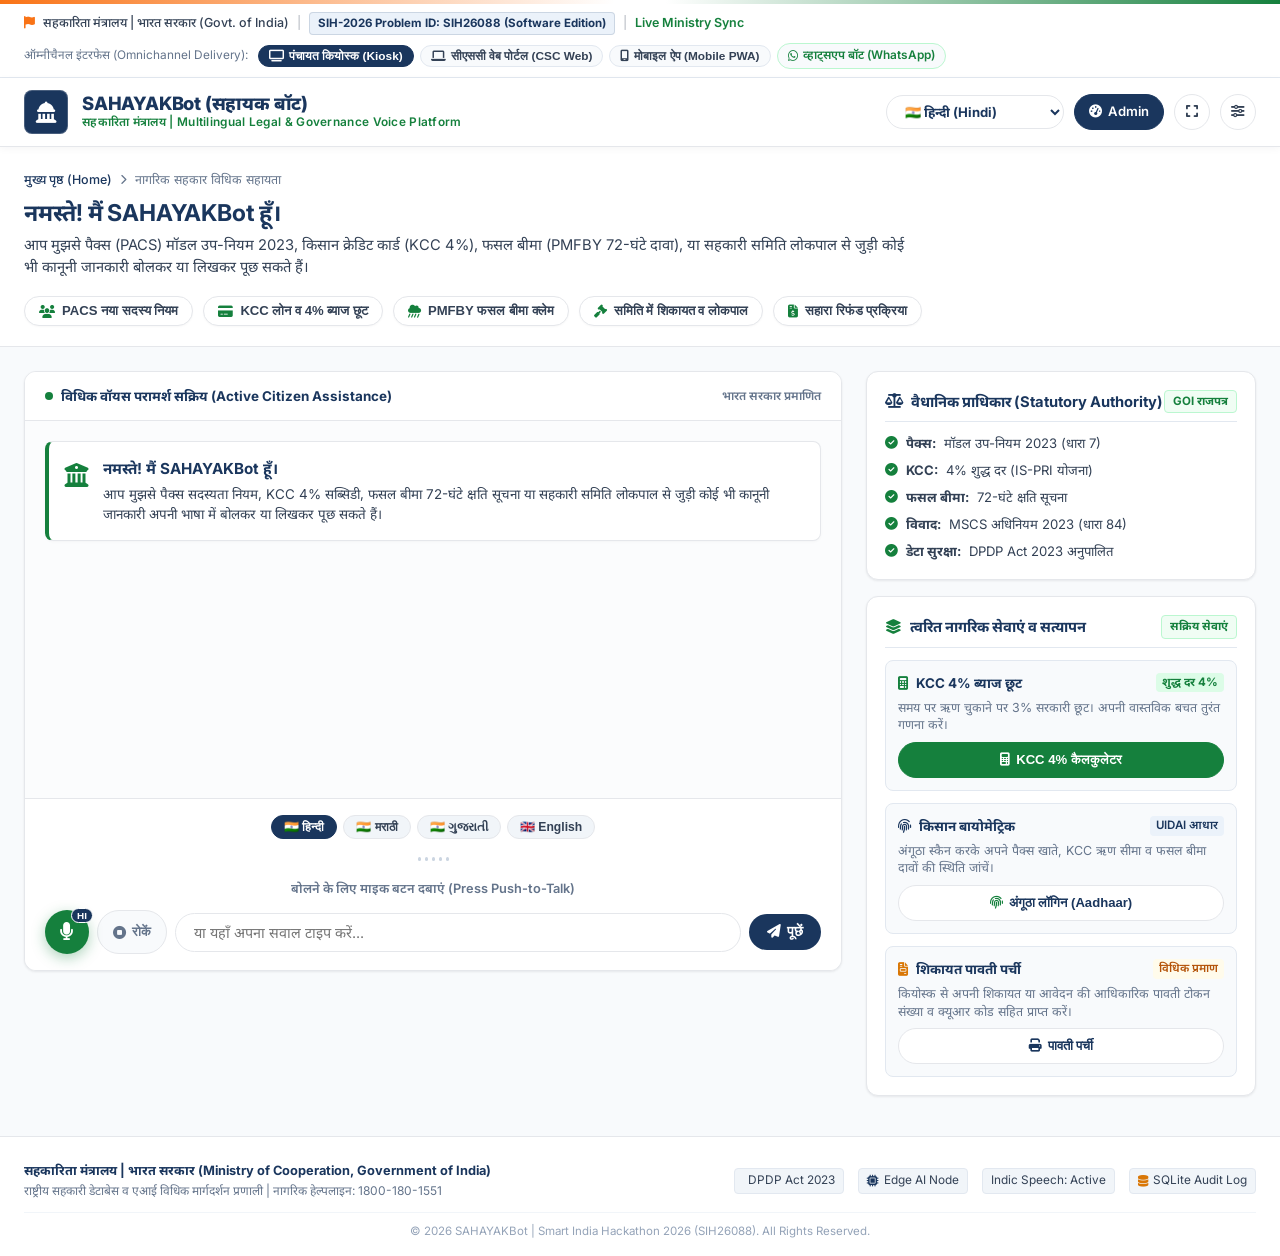
==== public/index.html @ bec52281 "prototype2" ====
<!DOCTYPE html>
<html lang="hi">
<head>
  <meta charset="UTF-8">
  <meta name="viewport" content="width=device-width, initial-scale=1.0">
  <title>सहकार मित्र | AI Cooperative Governance & Legal Platform (SIH26088)</title>
  <link rel="manifest" href="manifest.json">
  <meta name="theme-color" content="#1a365d">
  <meta name="apple-mobile-web-app-capable" content="yes">
  <meta name="apple-mobile-web-app-status-bar-style" content="default">
  
  <!-- Professional Enterprise Typography: Inter & Noto Sans Indic -->
  <link rel="preconnect" href="https://fonts.googleapis.com">
  <link rel="preconnect" href="https://fonts.gstatic.com" crossorigin>
  <link href="https://fonts.googleapis.com/css2?family=Inter:wght@400;500;600;700&family=Noto+Sans+Devanagari:wght@400;500;600;700&family=Noto+Sans+Gujarati:wght@400;500;600;700&display=swap" rel="stylesheet">
  
  <link rel="stylesheet" href="style.css?v=2.9">
  <link rel="stylesheet" href="https://cdnjs.cloudflare.com/ajax/libs/font-awesome/6.4.0/css/all.min.css">
</head>
<body>

  <!-- 1. NATIONAL TRICOLOR TOP ACCENT STRIP -->
  <div class="national-identity-strip"></div>

  <!-- 2. NATIONAL TOP UTILITY BAR (Official Metadata & Omnichannel Switchers) -->
  <div class="national-header-bar" id="viewModeBar">
    <div class="national-header-container">
      
      <div class="nat-left">
        <i class="fa-solid fa-flag" style="color: #f97316;"></i>
        <span>सहकारिता मंत्रालय | भारत सरकार (Govt. of India)</span>
        <span style="opacity: 0.3;">|</span>
        <span class="sih-token" id="i18nProblem">SIH-2026: SIH26088</span>
        <span style="opacity: 0.3;">|</span>
        <span id="i18nStatusSync" style="color: #15803d; font-weight: 600;">
          <i class="fa-solid fa-circle-check"></i> राष्ट्रीय सहकारी डेटाबेस सिंक
        </span>
      </div>

      <div class="nat-modes">
        <span id="i18nModeInfo" style="font-size: 0.74rem; color: #64748b; margin-right: 4px;">मोड:</span>
        <button class="mode-chip active" id="btnModeKiosk" data-mode="kiosk" title="Panchayat Touch Kiosk Display">
          <i class="fa-solid fa-tv"></i> <span id="i18nKioskBtn">कियोस्क</span>
        </button>
        <button class="mode-chip" id="btnModePortal" data-mode="portal" title="CSC & PACS Operator Web Portal">
          <i class="fa-solid fa-laptop"></i> <span id="i18nPortalBtn">सीएससी पोर्टल</span>
        </button>
        <button class="mode-chip" id="btnModeMobile" data-mode="mobile" title="Farmer Smartphone Progressive Web App">
          <i class="fa-solid fa-mobile-screen"></i> <span id="i18nMobileBtn">मोबाइल ऐप</span>
        </button>
        <a href="whatsapp.html" target="_blank" class="mode-chip" id="btnModeWhatsapp" style="color: #15803d; border-color: #bbf7d0;" title="Farmer WhatsApp Voice & Chat Bot">
          <i class="fa-brands fa-whatsapp"></i> <span id="i18nWhatsappBtn">WhatsApp</span>
        </a>
      </div>

    </div>
  </div>

  <!-- Omnichannel Portal Container (Kiosk, CSC Web Portal, Mobile PWA Frame) -->
  <div id="kioskWrapper" class="portal-wrapper">

    <!-- 3. CRISP, PROFESSIONAL STICKY NAVIGATION BAR -->
    <header class="gov-navbar app-header">
      <div class="gov-nav-container">
        
        <!-- Official Brand -->
        <a href="#" class="gov-brand">
          <div class="gov-emblem-seal">
            <i class="fa-solid fa-landmark-dome"></i>
          </div>
          <div class="gov-brand-text">
            <h1 id="i18nBrandTitle">SAHAYAKBot (सहायक बॉट)</h1>
            <p id="i18nBrandSub">सहकारिता मंत्रालय | AI Cooperative Legal & Governance Platform</p>
          </div>
        </a>

        <!-- Header Right: Essential Admin & Language Tools -->
        <div class="gov-nav-tools">
          
          <!-- Modern Language Selector Dropdown -->
          <select id="languageSelect" class="gov-lang-select" title="भाषा चुनें (Select Language)">
            <option value="hi-IN" selected>🇮🇳 हिन्दी (Hindi)</option>
            <option value="en-IN">🇬🇧 English</option>
            <option value="mr-IN">🇮🇳 मराठी (Marathi)</option>
            <option value="gu-IN">🇮🇳 ગુજરાતી (Gujarati)</option>
          </select>

          <a href="admin.html" target="_blank" class="gov-nav-btn primary" id="adminPortalLink" title="Ministry Admin Telemetry Portal">
            <i class="fa-solid fa-gauge-high"></i> <span id="i18nAdminBtn">Admin Portal</span>
          </a>

          <!-- Utility Icons -->
          <span class="fullscreen-badge-active" id="fullscreenActiveBadge">
            <i class="fa-solid fa-expand"></i> KIOSK FULLSCREEN
          </span>

          <button id="toggleFullscreenBtn" class="gov-icon-btn" title="Toggle Fullscreen">
            <i class="fa-solid fa-expand"></i>
          </button>

          <button id="openSettingsBtn" class="gov-icon-btn" title="Settings">
            <i class="fa-solid fa-sliders"></i>
          </button>

        </div>

      </div>
    </header>

    <!-- 4. CLEAN MAIN GREETING SECTION (Official Scale, No Oversized AI Text) -->
    <section class="gov-hero-section">
      <div class="gov-hero-container">
        
        <div class="gov-hero-breadcrumbs">
          <a href="#">मुख्य पृष्ठ (Home)</a>
          <i class="fa-solid fa-chevron-right" style="font-size: 0.65rem;"></i>
          <span>नागरिक सहकार विधिक सहायता</span>
        </div>

        <h2 class="gov-hero-heading" id="i18nWelcomeTitle">
          सहकारी समितियाँ (PACS) एवं किसान विधिक व शासन परामर्श
        </h2>

        <p class="gov-hero-subtext" id="i18nWelcomeDesc">
          PACS मॉडल उप-नियम 2023, किसान क्रेडिट कार्ड (KCC 4% शुद्ध दर), PMFBY 72-घंटे क्षति सूचना एवं सहकारी लोकपाल अधिकारों का नागरिक विधिक सहायता पोर्टल।
        </p>

        <!-- Unified Quick Action Questions -->
        <div class="quick-topics-wrapper" id="quickScenarioList">
          <span class="quick-topics-label" id="i18nQuickTitle">
            <i class="fa-solid fa-bolt" style="color: #d97706;"></i>
            <span id="i18nQuickSub">त्वरित प्रश्न:</span>
          </span>
          <button class="topic-card-btn scenario-chip" data-query="PACS में नया सदस्य कैसे बनें?">
            <i class="fa-solid fa-user-plus"></i> <span>PACS नया सदस्य नियम</span>
          </button>
          <button class="topic-card-btn scenario-chip" data-query="KCC पर 4% ब्याज और लोन के क्या नियम हैं?">
            <i class="fa-solid fa-credit-card"></i> <span>KCC लोन व 4% ब्याज छूट</span>
          </button>
          <button class="topic-card-btn scenario-chip" data-query="फसल नुकसान होने पर PMFBY में 72 घंटे में क्लेम कैसे करें?">
            <i class="fa-solid fa-cloud-sun-rain"></i> <span>PMFBY फसल बीमा क्लेम</span>
          </button>
          <button class="topic-card-btn scenario-chip" data-query="सहकारी समिति में शिकायत व लोकपाल नियम क्या हैं?">
            <i class="fa-solid fa-gavel"></i> <span>समिति में शिकायत व लोकपाल</span>
          </button>
          <button class="topic-card-btn scenario-chip" data-query="सहारा रिफंड पोर्टल पर पैसे वापस कैसे मिलेंगे?">
            <i class="fa-solid fa-money-bill-transfer"></i> <span>सहारा रिफंड प्रक्रिया</span>
          </button>
        </div>

      </div>
    </section>

    <!-- 5. STRUCTURED 2-COLUMN ENTERPRISE WORKSPACE -->
    <main class="gov-workspace">

      <!-- ==================================================================
           LEFT COLUMN: STRUCTURED CHAT CONTAINER & INPUT FIELD
           ================================================================== -->
      <section class="gov-chat-card">
        
        <!-- Chat Header -->
        <div class="chat-card-header">
          <div class="chat-status-meta">
            <span class="status-indicator-dot"></span>
            <span id="i18nAssistantStatus">विधिक वॉयस परामर्श सक्रिय (Active Citizen Assistance)</span>
          </div>
          <div class="chat-service-tag">
            <i class="fa-solid fa-shield-check" style="color: #15803d;"></i> भारत सरकार प्रमाणित
          </div>
        </div>

        <!-- Chat Feed -->
        <div class="chat-container" id="chatContainer">
          
          <div class="chat-welcome-banner" id="welcomeBanner">
            <div class="welcome-icon">
              <i class="fa-solid fa-building-columns"></i>
            </div>
            <div class="welcome-text">
              <h2>नमस्ते! मैं SAHAYAKBot हूँ।</h2>
              <p>
                आप मुझसे पैक्स सदस्यता नियम, KCC 4% सब्सिडी, फसल बीमा 72-घंटे क्षति सूचना या सहकारी समिति लोकपाल से जुड़ी कोई भी कानूनी जानकारी अपनी भाषा में बोलकर या लिखकर पूछ सकते हैं।
              </p>
            </div>
          </div>

          <!-- Dynamic Chat Messages will appear here -->
        </div>

        <!-- Chat Input & Push-to-Talk Voice Controls -->
        <div class="chat-footer-controls">
          
          <!-- Voice Language Selector Pills -->
          <div class="voice-lang-bar" id="voiceLangBar">
            <button class="voice-lang-btn active" data-lang="hi-IN" title="हिन्दी में बोलें">
              🇮🇳 हिन्दी
            </button>
            <button class="voice-lang-btn" data-lang="mr-IN" title="मराठीत बोला">
              🇮🇳 मराठी
            </button>
            <button class="voice-lang-btn" data-lang="gu-IN" title="ગુજરાતીમાં બોલો">
              🇮🇳 ગુજરાતી
            </button>
            <button class="voice-lang-btn" data-lang="en-IN" title="Speak in English">
              🇬🇧 English
            </button>
          </div>

          <!-- Audio Waveform Visualizer -->
          <div class="voice-visualizer-container" id="visualizer">
            <div class="visualizer-bar"></div>
            <div class="visualizer-bar"></div>
            <div class="visualizer-bar"></div>
            <div class="visualizer-bar"></div>
            <div class="visualizer-bar"></div>
          </div>

          <!-- Voice Status Text -->
          <div class="voice-status-text" id="voiceStatus">
            बोलने के लिए माइक बटन दबाएं (Press to Speak)
          </div>

          <!-- Standard Clean Input Row -->
          <div class="chat-input-row">
            
            <!-- Push-to-Talk Mic Trigger -->
            <button id="micBtn" class="btn-push-to-talk" title="Push to Talk (बोलें)">
              <i class="fa-solid fa-microphone"></i>
              <span class="mic-lang-badge" id="micLangBadge" title="भाषा चक्र">HI</span>
            </button>

            <!-- Stop Ongoing Voice Button -->
            <button id="stopVoiceBtn" class="btn-stop-voice" title="चलती आवाज़ रोकें (Stop Voice)" type="button">
              <i class="fa-solid fa-circle-stop"></i>
              <span id="i18nStopVoice">रोकें</span>
            </button>

            <!-- Text Input -->
            <input type="text" id="textInput" class="text-input-field" placeholder="या यहाँ अपना सवाल लिखें (Type in Hindi, Marathi, Gujarati, English)..." />

            <!-- Send Button -->
            <button id="sendBtn" class="btn-send-text">
              <i class="fa-solid fa-paper-plane"></i> <span id="i18nSendBtn">पूछें</span>
            </button>

          </div>

        </div>

      </section>

      <!-- ==================================================================
           RIGHT COLUMN: CLEAN WHITE SERVICE CARDS (No dense dark blocks)
           ================================================================== -->
      <aside class="gov-sidebar">

        <!-- Card 1: Statutory Authority & Compliance -->
        <div class="gov-card">
          <div class="card-title-row">
            <h3 id="i18nStatutoryTitle">
              <i class="fa-solid fa-scale-balanced" style="color: #1a365d;"></i> वैधानिक प्राधिकार (Statutory Authority)
            </h3>
            <span class="badge-official">GOI राजपत्र</span>
          </div>
          <ul class="statutory-list" id="statutoryList">
            <li><i class="fa-solid fa-circle-check"></i> <strong>पैक्स:</strong> मॉडल उप-नियम 2023 (धारा 7 - सदस्यता अधिकार)</li>
            <li><i class="fa-solid fa-circle-check"></i> <strong>KCC:</strong> 4% शुद्ध दर (IS-PRI योजना व 3% ब्याज छूट)</li>
            <li><i class="fa-solid fa-circle-check"></i> <strong>फसल बीमा:</strong> 72-घंटे क्षति सूचना (PMFBY क्लॉज 14.2)</li>
            <li><i class="fa-solid fa-circle-check"></i> <strong>विवाद:</strong> MSCS अधिनियम 2023 (धारा 84 व लोकपाल)</li>
            <li><i class="fa-solid fa-circle-check"></i> <strong>डेटा सुरक्षा:</strong> DPDP Act 2023 अनुपालित व सुरक्षित</li>
          </ul>
        </div>

        <!-- Card 2: Unified Citizen Services & Verification -->
        <div class="gov-card">
          <div class="card-title-row">
            <h4>
              <i class="fa-solid fa-layer-group" style="color: #15803d;"></i> त्वरित नागरिक सेवाएं व सत्यापन
            </h4>
            <span class="badge-official" style="color: #15803d; background: #f0fdf4;">सक्रिय सेवाएं</span>
          </div>
          
          <div style="display: flex; flex-direction: column; gap: 12px; margin-top: 4px;">
            
            <!-- Service 1: KCC 4% Subsidized Loan Calculator -->
            <div style="background: #f8fafc; border: 1px solid #e2e8f0; border-radius: 8px; padding: 12px;">
              <div style="display: flex; justify-content: space-between; align-items: center; margin-bottom: 6px;">
                <span style="font-weight: 700; color: #1a365d; font-size: 0.84rem;">
                  <i class="fa-solid fa-calculator" style="color: #15803d; margin-right: 5px;"></i> KCC 4% ब्याज छूट
                </span>
                <span style="font-size: 0.72rem; color: #15803d; font-weight: 700; background: #dcfce7; padding: 1px 6px; border-radius: 4px;">शुद्ध दर 4%</span>
              </div>
              <p style="font-size: 0.78rem; color: #64748b; margin-bottom: 8px; line-height: 1.4;">
                समय पर ऋण चुकाने पर 3% सरकारी छूट। अपनी वास्तविक बचत तुरंत गणना करें।
              </p>
              <button id="openKccCalcBtn" class="btn-card-action emerald" style="margin-top: 0;" title="KCC 4% Subsidized Loan & Benefit Calculator">
                <i class="fa-solid fa-calculator"></i> <span id="i18nKccCalc">KCC 4% कैलकुलेटर खोलें</span>
              </button>
            </div>

            <!-- Service 2: Biometric Aadhaar PACS Authentication -->
            <div style="background: #f8fafc; border: 1px solid #e2e8f0; border-radius: 8px; padding: 12px;">
              <div style="display: flex; justify-content: space-between; align-items: center; margin-bottom: 6px;">
                <span style="font-weight: 700; color: #1a365d; font-size: 0.84rem;">
                  <i class="fa-solid fa-fingerprint" style="color: #1a365d; margin-right: 5px;"></i> किसान बायोमेट्रिक
                </span>
                <span style="font-size: 0.72rem; color: #1a365d; font-weight: 600; background: #ebf2fa; padding: 1px 6px; border-radius: 4px;">UIDAI आधार</span>
              </div>
              <p style="font-size: 0.78rem; color: #64748b; margin-bottom: 8px; line-height: 1.4;">
                अंगूठा स्कैन करके अपने पैक्स खाते, KCC ऋण सीमा व फसल बीमा दावों की स्थिति जांचें।
              </p>
              <button id="biometricBtn" class="btn-card-action" style="margin-top: 0;" title="Farmer Biometric Login">
                <i class="fa-solid fa-fingerprint" style="color: #15803d;"></i> <span id="i18nBiometric">अंगूठा स्कैन करें (Simulate)</span>
              </button>

              <!-- Farmer Profile Card (Hidden until Aadhaar Authenticated) -->
              <div class="farmer-profile-card" id="farmerProfileCard" style="display: none; margin-top: 10px;">
                <div class="farmer-profile-header">
                  <div class="farmer-avatar">
                    <i class="fa-solid fa-user-check"></i>
                  </div>
                  <div>
                    <h5 style="color: #0f172a; font-size: 0.84rem; margin: 0;" id="i18nFarmerName">रमेश कुमार (Ramesh Kumar)</h5>
                    <span style="font-size: 0.7rem; color: #15803d; font-weight: 600;" id="i18nFarmerBadge"><i class="fa-solid fa-shield-check"></i> आधार सत्यापित</span>
                  </div>
                </div>
                <div class="farmer-profile-details" id="farmerProfileDetails">
                  <div><strong>पैक्स:</strong> सोनीपत PACS (#PACS-HR-9042)</div>
                  <div><strong>KCC खाता:</strong> ₹1,80,000 (ब्याज: 4% Subsidized)</div>
                  <div><strong>भूमि:</strong> 3.5 एकड़ (खसरा 142/8)</div>
                  <div><strong>दावा:</strong> PMFBY बीमा दावा लंबित (₹28,500)</div>
                </div>
                <button id="logoutFarmerBtn" style="margin-top: 8px; width: 100%; background: #e2e8f0; color: #334155; border: none; padding: 6px; border-radius: 4px; font-size: 0.74rem; font-weight: 600; cursor: pointer;">
                  <i class="fa-solid fa-arrow-right-from-bracket"></i> <span id="i18nLogoutBtn">लॉगआउट करें</span>
                </button>
              </div>
            </div>

            <!-- Service 3: Legal Grievance Acknowledgement Slip -->
            <div style="background: #f8fafc; border: 1px solid #e2e8f0; border-radius: 8px; padding: 12px;">
              <div style="display: flex; justify-content: space-between; align-items: center; margin-bottom: 6px;">
                <span style="font-weight: 700; color: #1a365d; font-size: 0.84rem;">
                  <i class="fa-solid fa-file-invoice" style="color: #d97706; margin-right: 5px;"></i> शिकायत पावती पर्ची
                </span>
                <span style="font-size: 0.72rem; color: #b45309; font-weight: 600; background: #fffbeb; padding: 1px 6px; border-radius: 4px;">विधिक प्रमाण</span>
              </div>
              <p style="font-size: 0.78rem; color: #64748b; margin-bottom: 8px; line-height: 1.4;">
                कियोस्क से अपनी शिकायत या आवेदन की आधिकारिक पावती टोकन संख्या व क्यूआर कोड सहित प्राप्त करें।
              </p>
              <button id="openReceiptBtn" class="btn-card-action" style="margin-top: 0;" title="आधिकारिक शिकायत पावती देखें एवं प्रिंट करें">
                <i class="fa-solid fa-print"></i> <span id="i18nReceipt">पावती पर्ची देखें / प्रिंट करें</span>
              </button>
            </div>

          </div>
        </div>

      </aside>

    </main>

    <!-- 6. PROFESSIONAL GOVERNMENT FOOTER (Subtle Technical Telemetry) -->
    <footer class="gov-portal-footer">
      <div class="footer-container">
        
        <div>
          <div style="font-weight: 700; color: #1a365d; margin-bottom: 2px;">
            सहकारिता मंत्रालय | भारत सरकार (Ministry of Cooperation, Government of India)
          </div>
          <div style="font-size: 0.75rem; color: #64748b;">
            राष्ट्रीय सहकारी डेटाबेस व एआई विधिक मार्गदर्शन प्रणाली | नागरिक हेल्पलाइन: 1800-180-1551
          </div>
        </div>

        <div class="footer-compliance-row">
          <span class="footer-tag">
            <i class="fa-solid fa-shield-check" style="color: #15803d;"></i> DPDP Act 2023
          </span>
          <span class="footer-tag">
            <i class="fa-solid fa-microchip" style="color: #1a365d;"></i> Edge AI Node
          </span>
          <span class="footer-tag" id="i18nStatusSpeech">
            <i class="fa-solid fa-volume-high" style="color: #0284c7;"></i> Indic Speech Active
          </span>
          <span class="footer-tag">
            <i class="fa-solid fa-database" style="color: #d97706;"></i> SQLite Audit Log
          </span>
        </div>

      </div>
      <div style="max-width: 1400px; margin: 12px auto 0 auto; text-align: center; font-size: 0.72rem; color: #94a3b8; border-top: 1px solid #f1f5f9; padding-top: 10px;">
        © 2026 SAHAYAKBot | Smart India Hackathon 2026 (SIH26088). All Rights Reserved.
      </div>
    </footer>

  </div>

  <!-- ==========================================================================
       MODALS: KCC CALCULATOR, RECEIPT SLIP, BIOMETRIC, SETTINGS
       ========================================================================== -->

  <!-- 1. KCC 4% Subsidized Loan Calculator Modal -->
  <div class="modal-overlay" id="kccCalcModal">
    <div class="calc-modal-card">
      <div class="calc-header">
        <div style="display: flex; align-items: center; gap: 10px;">
          <div style="background: #f0fdf4; color: #15803d; padding: 8px; border-radius: 8px; font-size: 1.1rem;">
            <i class="fa-solid fa-calculator"></i>
          </div>
          <div>
            <h4 style="margin: 0; color: #1a365d; font-size: 0.96rem; font-weight: 700;">KCC 4% शुद्ध ब्याज व सब्सिडी कैलकुलेटर</h4>
            <p style="margin: 2px 0 0 0; color: #64748b; font-size: 0.74rem;">भारत सरकार ब्याज छूट योजना (IS-PRI) एवं RBI दिशा-निर्देश</p>
          </div>
        </div>
        <button class="btn-close-modal" id="closeKccCalcBtn">✕</button>
      </div>

      <div class="calc-body">
        <div style="margin-bottom: 14px;">
          <div style="display: flex; justify-content: space-between; font-size: 0.85rem; color: #334155; margin-bottom: 6px;">
            <span>ऋण राशि (Loan Amount):</span>
            <strong id="calcLoanValDisplay" style="color: #1a365d; font-size: 1.15rem; font-weight: 700;">₹ 1,50,000</strong>
          </div>
          <input type="range" id="kccLoanRange" min="20000" max="300000" step="10000" value="150000" style="width: 100%; accent-color: #1a365d;" />
          <div style="display: flex; justify-content: space-between; font-size: 0.72rem; color: #64748b; margin-top: 4px;">
            <span>₹ 20,000</span>
            <span>₹ 1.6 लाख (कोलेटरल-मुक्त)</span>
            <span>₹ 3,00,000 (अधिकतम 4% सीमा)</span>
          </div>
        </div>

        <div class="calc-results-grid">
          <div class="calc-result-box">
            <div class="calc-res-label">सामान्य बैंक दर (Base)</div>
            <div class="calc-res-val" style="color: #475569;">7.0%</div>
            <div class="calc-res-sub" id="calcBaseInt" style="color: #64748b;">₹10,500 / वर्ष</div>
          </div>

          <div class="calc-result-box highlight-subvention">
            <div class="calc-res-label">केन्द्रीय ब्याज छूट</div>
            <div class="calc-res-val" style="color: #15803d;">-3.0%</div>
            <div class="calc-res-sub" style="color: #15803d;" id="calcSubventionAmt">₹4,500 सरकार देगी</div>
          </div>

          <div class="calc-result-box highlight-net">
            <div class="calc-res-label">किसान को शुद्ध ब्याज</div>
            <div class="calc-res-val" style="color: #1a365d;">केवल 4.0%</div>
            <div class="calc-res-sub" style="color: #1a365d;" id="calcNetInt">₹6,000 / वर्ष</div>
          </div>
        </div>

        <div class="calc-benefit-banner">
          <i class="fa-solid fa-circle-check" style="color: #15803d; font-size: 1.3rem;"></i>
          <div style="font-size: 0.82rem; color: #1e293b;">
            <strong>किसान की वार्षिक बचत: <span id="calcSavingsDisplay" style="color: #15803d; font-weight: 700;">₹4,500</span></strong><br>
            <span style="font-size: 0.74rem; color: #64748b;">*समय पर ऋण चुकाने पर 3% शीघ्र पुनर्भुगतान प्रोत्साहन (PRI)</span>
          </div>
        </div>

        <div style="display: flex; gap: 8px; margin-top: 14px;">
          <button class="btn-send-text" id="kccPrintSummaryBtn" style="flex: 1; justify-content: center;">
            <i class="fa-solid fa-print"></i> <span>पर्ची प्रिंट करें</span>
          </button>
          <button class="btn-receipt-whatsapp" id="kccWhatsappSummaryBtn">
            <i class="fa-brands fa-whatsapp"></i> <span>WhatsApp</span>
          </button>
        </div>
      </div>
    </div>
  </div>

  <!-- 2. Settings Modal -->
  <div class="modal-overlay" id="settingsModal">
    <div class="settings-modal-card" style="padding: 20px; max-width: 400px;">
      <div style="display: flex; justify-content: space-between; align-items: center; margin-bottom: 14px;">
        <h4 style="margin: 0; color: #1a365d; font-size: 0.96rem; font-weight: 700;"><i class="fa-solid fa-sliders"></i> सिस्टम सेटिंग्स</h4>
        <button class="btn-close-modal" id="closeSettingsBtn">✕</button>
      </div>
      
      <div style="margin-bottom: 14px;">
        <label style="font-size: 0.82rem; color: #334155; font-weight: 600; display: block; margin-bottom: 4px;">
          Google Gemini API Key (वैकल्पिक / Optional):
        </label>
        <input type="password" id="geminiApiKeyInput" class="text-input-field" style="width: 100%; border-radius: 6px; padding: 8px 12px;" placeholder="AIzaSy..." />
        <p style="font-size: 0.72rem; color: #64748b; margin-top: 4px;">
          * इन-बिल्ट LLaMA-3.2 NIM AI व PACS विधिक डेटाबेस सक्रिय है।
        </p>
      </div>

      <div style="margin-bottom: 18px;">
        <label style="font-size: 0.82rem; color: #334155; font-weight: 600; display: block; margin-bottom: 4px;">आवाज की गति (Speech Speed):</label>
        <input type="range" id="speechRateRange" min="0.7" max="1.3" step="0.1" value="1.0" style="width: 100%; accent-color: #1a365d;">
      </div>

      <div style="display: flex; justify-content: flex-end; gap: 8px;">
        <button class="btn-send-text" id="saveSettingsBtn" style="padding: 7px 16px; font-size: 0.82rem;">सेव करें</button>
      </div>
    </div>
  </div>

  <!-- 3. Biometric Scanner Modal -->
  <div class="modal-overlay" id="biometricModal">
    <div class="scanner-card">
      <div class="calc-header">
        <div style="display: flex; align-items: center; gap: 10px;">
          <div style="background: #f0fdf4; color: #15803d; padding: 8px; border-radius: 8px; font-size: 1.1rem;">
            <i class="fa-solid fa-fingerprint"></i>
          </div>
          <div>
            <h4 style="margin: 0; color: #1a365d; font-size: 0.96rem; font-weight: 700;">किसान बायोमेट्रिक प्रमाणीकरण</h4>
            <p style="margin: 2px 0 0 0; color: #64748b; font-size: 0.74rem;">सहकारिता मंत्रालय (GOI) - आधार / PACS सदस्य सत्यापन</p>
          </div>
        </div>
        <button class="btn-close-modal" id="closeBiometricBtn">✕</button>
      </div>

      <div class="calc-body" style="text-align: center;">
        <div class="fingerprint-scan-zone" id="scanZone">
          <div class="scan-laser-line" id="laserLine"></div>
          <i class="fa-solid fa-fingerprint scanner-icon" id="scannerIcon"></i>
        </div>

        <div class="scanner-status" id="scannerStatusText">
          कृपया अपना अंगूठा बायोमेट्रिक सेंसर पर रखें...
        </div>

        <div style="display: flex; gap: 8px; justify-content: center; margin-top: 16px;">
          <button class="btn-send-text" id="triggerScanBtn">
            <i class="fa-solid fa-hand"></i> <span>अंगूठा स्कैन करें (Simulate)</span>
          </button>
        </div>
      </div>
    </div>
  </div>

  <!-- 4. Formal Grievance Acknowledgement Slip Modal -->
  <div class="modal-overlay" id="receiptModal">
    <div class="scanner-card" style="max-width: 500px; background: #ffffff; color: #1e293b; border: 1.5px solid #1a365d; border-radius: 12px; overflow: hidden; padding: 0;">
      <div style="background: #1a365d; color: white; padding: 14px 18px; text-align: center;">
        <div style="font-size: 1.05rem; font-weight: 700;">सहकारिता मंत्रालय, भारत सरकार</div>
        <div style="font-size: 0.78rem; opacity: 0.9;">Ministry of Cooperation | शिकायत निवारण व विधिक पावती</div>
      </div>
      <div style="padding: 18px; font-size: 0.86rem;">
        <div style="text-align: center; font-weight: 700; color: #1a365d; margin-bottom: 12px; font-size: 0.95rem;">
          आधिकारिक पावती पर्ची (Formal Legal Acknowledgement Slip)
        </div>
        <table style="width: 100%; border-collapse: collapse;">
          <tr style="border-bottom: 1px solid #e2e8f0;">
            <td style="padding: 7px 4px; font-weight: 600; color: #475569; width: 42%;">पावती संदर्भ संख्या:</td>
            <td id="slipToken" style="padding: 7px 4px; font-weight: 700; color: #b45309;">MOC-2026-4891</td>
          </tr>
          <tr style="border-bottom: 1px solid #e2e8f0;">
            <td style="padding: 7px 4px; font-weight: 600; color: #475569;">आवेदक / सदस्य नाम:</td>
            <td id="slipCitizen" style="padding: 7px 4px; font-weight: 600;">राम सिंह (सदस्य सं. 402)</td>
          </tr>
          <tr style="border-bottom: 1px solid #e2e8f0;">
            <td style="padding: 7px 4px; font-weight: 600; color: #475569;">संबद्ध पैक्स (PACS):</td>
            <td id="slipPacs" style="padding: 7px 4px;">सोनीपत प्राथमिक कृषि साख समिति (PACS)</td>
          </tr>
          <tr style="border-bottom: 1px solid #e2e8f0;">
            <td style="padding: 7px 4px; font-weight: 600; color: #475569;">विषय / कानूनी मामला:</td>
            <td id="slipCategory" style="padding: 7px 4px; font-weight: 600;">पैक्स सदस्यता अधिकार व उप-नियम</td>
          </tr>
          <tr style="border-bottom: 1px solid #e2e8f0;">
            <td style="padding: 7px 4px; font-weight: 600; color: #475569;">वैधानिक आधार:</td>
            <td id="slipStatute" style="padding: 7px 4px; color: #15803d; font-weight: 700;">मॉडल उप-नियम 2023, धारा 7</td>
          </tr>
          <tr style="border-bottom: 1px solid #e2e8f0;">
            <td style="padding: 7px 4px; font-weight: 600; color: #475569;">समय-सीमा (SLA):</td>
            <td style="padding: 7px 4px; color: #dc2626; font-weight: 700;">30 कार्य दिवस (ARCS वैधानिक आदेश)</td>
          </tr>
        </table>

        <div style="text-align: center; margin: 14px 0; padding: 10px; background: #f8fafc; border-radius: 8px; border: 1px dashed #cbd5e1;">
          <svg width="76" height="76" viewBox="0 0 100 100">
            <rect width="100" height="100" fill="#ffffff" />
            <rect x="10" y="10" width="25" height="25" fill="#1a365d" />
            <rect x="65" y="10" width="25" height="25" fill="#1a365d" />
            <rect x="10" y="65" width="25" height="25" fill="#1a365d" />
            <rect x="15" y="15" width="15" height="15" fill="#ffffff" />
            <rect x="70" y="15" width="15" height="15" fill="#ffffff" />
            <rect x="15" y="70" width="15" height="15" fill="#ffffff" />
            <rect x="42" y="15" width="16" height="16" fill="#1a365d" />
            <rect x="42" y="42" width="16" height="16" fill="#1a365d" />
            <rect x="70" y="45" width="18" height="18" fill="#1a365d" />
            <rect x="45" y="70" width="20" height="20" fill="#1a365d" />
          </svg>
          <div style="font-size: 0.7rem; color: #64748b; margin-top: 4px; font-weight: 600;">
            सत्यापन क्यूआर कोड (National Cooperative Grievance Portal)
          </div>
        </div>
      </div>
      <div style="display: flex; gap: 8px; padding: 12px 18px; background: #f8fafc; border-top: 1px solid #e2e8f0;">
        <button class="btn-send-text" id="printSlipBtn" style="flex: 1; justify-content: center;" onclick="window.print()">
          <i class="fa-solid fa-print"></i> <span id="i18nSlipPrint">प्रिंट / PDF सेव करें</span>
        </button>
        <button class="btn-receipt-whatsapp" id="whatsappSlipBtn">
          <i class="fa-brands fa-whatsapp"></i> <span id="i18nSlipWa">WhatsApp</span>
        </button>
        <button class="btn-close-modal" id="closeReceiptBtn"><span id="i18nSlipClose">✕</span></button>
      </div>
    </div>
  </div>

  <script src="app.js?v=2.9"></script>
  <script>
    // PWA Service Worker Registration & Live Cache Purge
    if ('serviceWorker' in navigator) {
      window.addEventListener('load', () => {
        navigator.serviceWorker.register('/sw.js?v=2.9')
          .then(reg => {
            console.log('[PWA] Service Worker registered:', reg.scope);
            reg.update();
          })
          .catch(err => console.warn('[PWA] SW registration failed:', err));
      });
    }
  </script>
</body>
</html>
---- public/style.css ----
/* ==========================================================================
   SAHAYAKBot | Government of India - Ministry of Cooperation (SIH26088)
   Enterprise Design System: Authentic Government Portal (Clean, High Contrast)
   Colors: Deep Navy (#1A365D), Emerald Green (#15803D), Neutral Gray (#F8FAFC)
   Typography: Inter / Roboto / Noto Sans Devanagari (Standard Corporate/Gov Scale)
   ========================================================================== */

@import url('https://fonts.googleapis.com/css2?family=Inter:wght@400;500;600;700&family=Noto+Sans+Devanagari:wght@400;500;600;700&family=Noto+Sans+Gujarati:wght@400;500;600;700&display=swap');

:root {
  /* Official Indian Government Palette */
  --gov-navy: #1a365d;
  --gov-navy-hover: #152c4d;
  --gov-navy-light: #2b4c7e;
  --gov-navy-subtle: #ebf2fa;

  --gov-emerald: #15803d;
  --gov-emerald-hover: #166534;
  --gov-emerald-subtle: #f0fdf4;
  --gov-emerald-border: #bbf7d0;

  --gov-saffron: #d97706;
  --gov-saffron-subtle: #fffbeb;
  --gov-saffron-border: #fde68a;

  /* Surfaces & Neutrals */
  --bg-page: #f8fafc;
  --bg-card: #ffffff;
  --bg-subtle: #f1f5f9;

  /* Text Contrast Hierarchy (WCAG AAA) */
  --text-primary: #0f172a;
  --text-secondary: #334155;
  --text-muted: #64748b;
  --text-inverse: #ffffff;

  /* Structural Borders */
  --border-card: #e5e7eb;
  --border-light: #e2e8f0;
  --border-focus: #1a365d;

  /* Functional Shadows (Subtle, Clean) */
  --shadow-card: 0 1px 3px rgba(15, 23, 42, 0.05), 0 1px 2px rgba(15, 23, 42, 0.03);
  --shadow-card-hover: 0 6px 16px -4px rgba(15, 23, 42, 0.08), 0 2px 6px -2px rgba(15, 23, 42, 0.04);
  --shadow-nav: 0 2px 8px rgba(15, 23, 42, 0.04);
  --shadow-mic: 0 4px 14px rgba(21, 128, 61, 0.35);

  /* Clean Rounded Standards */
  --radius-pill: 9999px;
  --radius-card: 12px;
  --radius-sm: 8px;

  --font-gov: 'Inter', 'Noto Sans Devanagari', -apple-system, BlinkMacSystemFont, 'Segoe UI', Roboto, sans-serif;
}

* {
  box-sizing: border-box;
  margin: 0;
  padding: 0;
}

body {
  background-color: var(--bg-page);
  color: var(--text-primary);
  font-family: var(--font-gov);
  min-height: 100vh;
  display: flex;
  flex-direction: column;
  line-height: 1.5;
  -webkit-font-smoothing: antialiased;
  transition: background-color 0.3s ease;
}

body.preview-mobile,
body.preview-portal {
  background-color: #cbd5e1;
}

/* ==========================================================================
   OMNICHANNEL WINDOW MODES (Kiosk, CSC Web Portal, Mobile PWA)
   ========================================================================== */
.portal-wrapper {
  width: 100%;
  transition: max-width 0.35s cubic-bezier(0.4, 0, 0.2, 1), margin 0.35s ease, border 0.35s ease, box-shadow 0.35s ease, border-radius 0.35s ease;
  margin: 0 auto;
  min-height: calc(100vh - 42px);
  display: flex;
  flex-direction: column;
  background: var(--bg-page);
}

/* 1. KIOSK MODE: Default wide touch-friendly display */
.portal-wrapper:not(.view-mobile):not(.view-portal) {
  max-width: 100%;
  margin: 0 auto;
  border: none;
  box-shadow: none;
  border-radius: 0;
}

/* 2. CSC PORTAL MODE: Centered desktop web portal container */
.portal-wrapper.view-portal {
  max-width: 1180px;
  margin: 20px auto 40px auto;
  border-radius: 14px;
  border: 1px solid var(--border-card);
  box-shadow: 0 15px 40px rgba(15, 23, 42, 0.12);
  overflow: hidden;
  background: #ffffff;
}

/* 3. MOBILE PWA MODE: Authentic Smartphone Chassis Frame */
.portal-wrapper.view-mobile {
  max-width: 414px;
  height: 844px;
  max-height: 88vh;
  margin: 20px auto 40px auto;
  border: 12px solid #1e293b;
  border-radius: 44px;
  box-shadow: 0 25px 60px -10px rgba(0, 0, 0, 0.45), 0 0 0 1px rgba(255, 255, 255, 0.15);
  overflow-y: auto;
  overflow-x: hidden;
  background: #ffffff;
  position: relative;
}

/* Smartphone Top Notch */
.portal-wrapper.view-mobile::before {
  content: '';
  display: block;
  width: 140px;
  height: 22px;
  background: #1e293b;
  border-radius: 0 0 16px 16px;
  margin: 0 auto 10px auto;
}

/* 4. PROPER NATIVE BROWSER FULLSCREEN (:fullscreen & :-webkit-full-screen) */
:fullscreen,
:-webkit-full-screen {
  background-color: var(--bg-page) !important;
  width: 100vw !important;
  height: 100vh !important;
}

:fullscreen ::backdrop,
:-webkit-full-screen ::backdrop {
  background-color: var(--bg-page) !important;
}

:fullscreen .portal-wrapper,
:-webkit-full-screen .portal-wrapper {
  max-width: 100% !important;
  width: 100% !important;
  min-height: 100vh !important;
  margin: 0 !important;
  border: none !important;
  border-radius: 0 !important;
  box-shadow: none !important;
  background: var(--bg-page) !important;
}

/* In Native Fullscreen: Expand containers to use full monitor width */
:fullscreen .gov-nav-container,
:-webkit-full-screen .gov-nav-container,
:fullscreen .gov-hero-container,
:-webkit-full-screen .gov-hero-container,
:fullscreen .gov-workspace,
:-webkit-full-screen .gov-workspace {
  max-width: 100% !important;
  width: 100% !important;
  padding-left: 32px !important;
  padding-right: 32px !important;
}

/* In Native Fullscreen: Expand chat container height dynamically */
:fullscreen .gov-chat-card,
:-webkit-full-screen .gov-chat-card {
  min-height: calc(100vh - 350px) !important;
  display: flex !important;
  flex-direction: column !important;
}

:fullscreen .chat-container,
:-webkit-full-screen .chat-container {
  max-height: calc(100vh - 430px) !important;
  min-height: 500px !important;
  flex: 1 !important;
}

/* In Native Fullscreen: Hide top preview switchers */
:fullscreen .national-identity-strip,
:fullscreen .national-header-bar,
:-webkit-full-screen .national-identity-strip,
:-webkit-full-screen .national-header-bar {
  display: none !important;
}

/* Fullscreen Active Badge in Nav */
.fullscreen-badge-active {
  display: none;
  align-items: center;
  gap: 6px;
  background: #dc2626;
  color: #ffffff;
  padding: 5px 12px;
  border-radius: var(--radius-pill);
  font-size: 0.74rem;
  font-weight: 700;
  letter-spacing: 0.3px;
  box-shadow: 0 2px 8px rgba(220, 38, 38, 0.3);
}

:fullscreen .fullscreen-badge-active,
:-webkit-full-screen .fullscreen-badge-active {
  display: inline-flex !important;
}

:fullscreen,
::backdrop {
  background-color: var(--bg-page);
}

/* Responsive Overrides when in Mobile Frame */
.portal-wrapper.view-mobile .gov-workspace {
  grid-template-columns: 1fr;
  padding: 0 14px;
  gap: 16px;
  margin: 16px auto 24px auto;
}

.portal-wrapper.view-mobile .gov-nav-container {
  padding: 10px 14px;
}

.portal-wrapper.view-mobile .gov-brand-text h1 {
  font-size: 0.98rem;
}

.portal-wrapper.view-mobile .gov-hero-section {
  padding: 16px 14px;
}

.portal-wrapper.view-mobile .gov-hero-heading {
  font-size: 1.15rem;
}

.portal-wrapper.view-mobile .chat-container {
  max-height: 320px;
}

.portal-wrapper.view-mobile .quick-topics-wrapper {
  flex-direction: column;
  align-items: stretch;
}

.portal-wrapper.view-mobile .topic-card-btn {
  justify-content: flex-start;
}

/* ==========================================================================
   1. OFFICIAL NATIONAL TOP-STRIP (Tricolor Accent & National Identity)
   ========================================================================== */
.national-identity-strip {
  height: 4px;
  background: linear-gradient(90deg, #f97316 0%, #ffffff 48%, #ffffff 52%, #15803d 100%);
  width: 100%;
}

.national-header-bar {
  background: #ffffff;
  border-bottom: 1px solid var(--border-light);
  padding: 8px 24px;
  font-size: 0.78rem;
  color: var(--text-muted);
}

.national-header-container {
  max-width: 1400px;
  margin: 0 auto;
  display: flex;
  justify-content: space-between;
  align-items: center;
  flex-wrap: wrap;
  gap: 8px;
}

.nat-left {
  display: flex;
  align-items: center;
  gap: 8px;
  font-weight: 500;
  color: var(--text-secondary);
}

.sih-token {
  background: var(--gov-navy-subtle);
  color: var(--gov-navy);
  padding: 2px 8px;
  border-radius: 4px;
  font-weight: 700;
  font-size: 0.72rem;
  border: 1px solid rgba(26, 54, 93, 0.15);
}

.nat-modes {
  display: flex;
  align-items: center;
  gap: 6px;
}

.mode-chip {
  background: #f8fafc;
  border: 1px solid var(--border-light);
  color: var(--text-secondary);
  padding: 3px 10px;
  border-radius: var(--radius-pill);
  font-size: 0.74rem;
  font-weight: 600;
  cursor: pointer;
  display: inline-flex;
  align-items: center;
  gap: 5px;
  text-decoration: none;
  transition: all 0.15s ease;
}

.mode-chip:hover, .mode-chip.active {
  background: var(--gov-navy);
  color: #ffffff;
  border-color: var(--gov-navy);
}

/* ==========================================================================
   2. CRISP, PROFESSIONAL STICKY NAVIGATION BAR
   ========================================================================== */
.gov-navbar {
  position: sticky;
  top: 0;
  z-index: 100;
  background: #ffffff;
  border-bottom: 1px solid var(--border-card);
  box-shadow: var(--shadow-nav);
}

.gov-nav-container {
  max-width: 1400px;
  margin: 0 auto;
  padding: 12px 24px;
  display: flex;
  justify-content: space-between;
  align-items: center;
  gap: 16px;
}

.gov-brand {
  display: flex;
  align-items: center;
  gap: 14px;
  text-decoration: none;
}

.gov-emblem-seal {
  width: 44px;
  height: 44px;
  background: var(--gov-navy);
  color: #ffffff;
  border-radius: 8px;
  display: flex;
  align-items: center;
  justify-content: center;
  font-size: 1.3rem;
  flex-shrink: 0;
  border: 1px solid rgba(255, 255, 255, 0.2);
}

.gov-brand-text h1 {
  font-size: 1.15rem;
  font-weight: 800;
  color: var(--gov-navy);
  letter-spacing: -0.2px;
  line-height: 1.2;
}

.gov-brand-text p {
  font-size: 0.74rem;
  font-weight: 600;
  color: var(--gov-emerald);
  letter-spacing: 0.3px;
}

/* Header Right: Clean essential tools */
.gov-nav-tools {
  display: flex;
  align-items: center;
  gap: 10px;
  flex-wrap: wrap;
}

.gov-nav-btn {
  background: #ffffff;
  border: 1px solid var(--border-card);
  color: var(--text-secondary);
  padding: 7px 14px;
  border-radius: var(--radius-pill);
  font-size: 0.82rem;
  font-weight: 600;
  cursor: pointer;
  display: inline-flex;
  align-items: center;
  gap: 6px;
  text-decoration: none;
  transition: all 0.15s ease;
  white-space: nowrap;
}

.gov-nav-btn:hover {
  background: var(--bg-subtle);
  color: var(--gov-navy);
  border-color: var(--gov-navy-light);
}

.gov-nav-btn.primary {
  background: var(--gov-navy);
  color: #ffffff;
  border-color: var(--gov-navy);
}
.gov-nav-btn.primary:hover {
  background: var(--gov-navy-hover);
}

.gov-nav-btn.emerald {
  background: var(--gov-emerald-subtle);
  color: var(--gov-emerald);
  border-color: var(--gov-emerald-border);
}
.gov-nav-btn.emerald:hover {
  background: #dcfce7;
}

/* Official Language Dropdown Select */
.gov-lang-select {
  background: #ffffff;
  border: 1.5px solid var(--border-card);
  border-radius: var(--radius-pill);
  padding: 7px 14px;
  font-size: 0.82rem;
  font-weight: 700;
  color: var(--gov-navy);
  font-family: inherit;
  cursor: pointer;
  outline: none;
  transition: border-color 0.15s ease;
}

.gov-lang-select:focus {
  border-color: var(--gov-navy);
}

/* Icon Buttons */
.gov-icon-btn {
  width: 36px;
  height: 36px;
  border-radius: 50%;
  border: 1px solid var(--border-card);
  background: #ffffff;
  color: var(--text-secondary);
  display: inline-flex;
  align-items: center;
  justify-content: center;
  cursor: pointer;
  font-size: 0.85rem;
  transition: all 0.15s ease;
}
.gov-icon-btn:hover {
  background: var(--bg-subtle);
  color: var(--gov-navy);
}

.gov-icon-btn.active {
  background: var(--gov-navy);
  color: #ffffff;
  border-color: var(--gov-navy);
  box-shadow: 0 0 0 3px rgba(26, 54, 93, 0.15);
}

/* ==========================================================================
   3. CLEAN GREETING SECTION (No oversized AI text, standard Gov hierarchy)
   ========================================================================== */
.gov-hero-section {
  background: #ffffff;
  border-bottom: 1px solid var(--border-card);
  padding: 24px 24px 20px 24px;
}

.gov-hero-container {
  max-width: 1400px;
  margin: 0 auto;
}

.gov-hero-breadcrumbs {
  display: flex;
  align-items: center;
  gap: 8px;
  font-size: 0.78rem;
  color: var(--text-muted);
  margin-bottom: 8px;
}

.gov-hero-breadcrumbs a {
  color: var(--gov-navy);
  text-decoration: none;
  font-weight: 500;
}

.gov-hero-heading {
  font-size: 1.45rem;
  font-weight: 700;
  color: var(--gov-navy);
  letter-spacing: -0.2px;
  margin-bottom: 6px;
  line-height: 1.3;
}

.gov-hero-subtext {
  font-size: 0.92rem;
  color: var(--text-secondary);
  max-width: 880px;
  line-height: 1.5;
  margin-bottom: 18px;
}

/* Quick Action Scenario Pills (Formatted cleanly as unified cards) */
.quick-topics-wrapper {
  display: flex;
  align-items: center;
  gap: 10px;
  flex-wrap: wrap;
}

.quick-topics-label {
  font-size: 0.8rem;
  font-weight: 700;
  color: var(--gov-navy);
  display: inline-flex;
  align-items: center;
  gap: 6px;
  margin-right: 4px;
}

.topic-card-btn, .scenario-chip {
  background: #ffffff;
  border: 1px solid var(--border-card);
  color: var(--text-secondary);
  padding: 6px 14px;
  border-radius: var(--radius-pill);
  font-size: 0.82rem;
  font-weight: 600;
  cursor: pointer;
  display: inline-flex;
  align-items: center;
  gap: 7px;
  transition: all 0.15s ease;
  box-shadow: 0 1px 2px rgba(0,0,0,0.03);
}

.topic-card-btn i, .scenario-chip i {
  color: var(--gov-emerald);
}

.topic-card-btn:hover, .scenario-chip:hover {
  border-color: var(--gov-navy);
  color: var(--gov-navy);
  background: var(--gov-navy-subtle);
  transform: translateY(-1px);
}

/* ==========================================================================
   4. STRUCTURED 2-COLUMN WORKSPACE
   ========================================================================== */
.gov-workspace {
  max-width: 1400px;
  margin: 24px auto 40px auto;
  padding: 0 24px;
  width: 100%;
  display: grid;
  grid-template-columns: 1fr 390px;
  gap: 24px;
  align-items: start;
}

/* --------------------------------------------------------------------------
   LEFT COLUMN: CHAT CONTAINER & VOICE/TEXT INTERACTION
   -------------------------------------------------------------------------- */
.gov-chat-card {
  background: var(--bg-card);
  border: 1px solid var(--border-card);
  border-radius: var(--radius-card);
  box-shadow: var(--shadow-card);
  overflow: hidden;
  display: flex;
  flex-direction: column;
  min-height: 600px;
}

/* Chat Header */
.chat-card-header {
  padding: 14px 20px;
  background: #ffffff;
  border-bottom: 1px solid var(--border-card);
  display: flex;
  justify-content: space-between;
  align-items: center;
}

.chat-status-meta {
  display: flex;
  align-items: center;
  gap: 8px;
  font-size: 0.84rem;
  font-weight: 700;
  color: var(--gov-navy);
}

.status-indicator-dot {
  width: 8px;
  height: 8px;
  border-radius: 50%;
  background: var(--gov-emerald);
}

.chat-service-tag {
  font-size: 0.75rem;
  color: var(--text-muted);
  font-weight: 600;
}

/* Chat Messages Feed */
.chat-container {
  flex: 1;
  padding: 20px;
  overflow-y: auto;
  max-height: 440px;
  display: flex;
  flex-direction: column;
  gap: 16px;
  background: #fbfcfd;
}

.chat-welcome-banner {
  display: flex;
  align-items: flex-start;
  gap: 14px;
  background: #ffffff;
  border: 1px solid var(--border-card);
  border-left: 4px solid var(--gov-emerald);
  border-radius: 8px;
  padding: 16px;
  box-shadow: 0 1px 3px rgba(0,0,0,0.03);
}

.welcome-icon {
  font-size: 1.5rem;
  color: var(--gov-emerald);
}

.welcome-text h2 {
  font-size: 0.95rem;
  font-weight: 700;
  color: var(--gov-navy);
  margin-bottom: 4px;
}

.welcome-text p {
  font-size: 0.84rem;
  color: var(--text-secondary);
  line-height: 1.45;
}

/* Distinct Message Bubbles (Clear Distinction: User vs Bot) */
.message-bubble {
  max-width: 82%;
  padding: 12px 16px;
  font-size: 0.9rem;
  line-height: 1.5;
  word-break: break-word;
  animation: fadeIn 0.2s ease-out;
}

@keyframes fadeIn {
  from { opacity: 0; transform: translateY(4px); }
  to { opacity: 1; transform: translateY(0); }
}

/* User Message: Deep Navy Blue (#1A365D), white text */
.user-msg {
  align-self: flex-end;
  background: var(--gov-navy);
  color: #ffffff;
  border-radius: 14px 14px 2px 14px;
  font-weight: 500;
  box-shadow: 0 2px 6px rgba(26, 54, 93, 0.18);
}

/* Bot Message: Clean structured white card with light neutral border */
.bot-msg {
  align-self: flex-start;
  background: #ffffff;
  color: var(--text-primary);
  border: 1px solid var(--border-card);
  border-left: 3px solid var(--gov-emerald);
  border-radius: 2px 14px 14px 14px;
  box-shadow: var(--shadow-card);
}

.bot-actions-row {
  display: flex;
  gap: 8px;
  margin-top: 10px;
  flex-wrap: wrap;
}

.btn-receipt, .btn-speak-again {
  background: var(--bg-subtle);
  border: 1px solid var(--border-card);
  color: var(--text-secondary);
  padding: 4px 12px;
  border-radius: var(--radius-pill);
  font-size: 0.76rem;
  font-weight: 600;
  cursor: pointer;
  display: inline-flex;
  align-items: center;
  gap: 5px;
  transition: all 0.15s ease;
}

.btn-receipt:hover, .btn-speak-again:hover {
  background: var(--gov-navy);
  color: #ffffff;
  border-color: var(--gov-navy);
}

/* --------------------------------------------------------------------------
   CHAT INPUT FOOTER & VOICE TRIGGERS
   -------------------------------------------------------------------------- */
.chat-footer-controls {
  background: #ffffff;
  border-top: 1px solid var(--border-card);
  padding: 16px 20px;
  display: flex;
  flex-direction: column;
  gap: 12px;
}

/* Voice Language Pill Selector Row */
.voice-lang-bar {
  display: flex;
  gap: 6px;
  align-items: center;
  justify-content: center;
  flex-wrap: wrap;
}

.voice-lang-btn {
  background: var(--bg-subtle);
  border: 1px solid var(--border-card);
  color: var(--text-secondary);
  padding: 4px 12px;
  border-radius: var(--radius-pill);
  font-size: 0.76rem;
  font-weight: 700;
  cursor: pointer;
  transition: all 0.15s ease;
}

.voice-lang-btn:hover {
  background: #e2e8f0;
}

.voice-lang-btn.active {
  background: var(--gov-navy);
  border-color: var(--gov-navy);
  color: #ffffff;
}

/* Audio Waveform */
.voice-visualizer-container {
  display: flex;
  gap: 4px;
  align-items: center;
  justify-content: center;
  height: 16px;
}

.visualizer-bar {
  width: 3px;
  height: 4px;
  background: #cbd5e1;
  border-radius: 2px;
  transition: height 0.15s ease;
}

.voice-visualizer-container.listening .visualizer-bar {
  background: var(--gov-emerald);
  animation: wave 1s infinite ease-in-out;
}
.voice-visualizer-container.listening .visualizer-bar:nth-child(1) { animation-delay: 0.1s; }
.voice-visualizer-container.listening .visualizer-bar:nth-child(2) { animation-delay: 0.2s; }
.voice-visualizer-container.listening .visualizer-bar:nth-child(3) { animation-delay: 0.3s; }
.voice-visualizer-container.listening .visualizer-bar:nth-child(4) { animation-delay: 0.2s; }
.voice-visualizer-container.listening .visualizer-bar:nth-child(5) { animation-delay: 0.1s; }

@keyframes wave {
  0%, 100% { height: 4px; }
  50% { height: 18px; }
}

.voice-status-text {
  font-size: 0.8rem;
  font-weight: 600;
  color: var(--text-muted);
  text-align: center;
}

/* Input Row: Voice trigger button + Text input field + Send button */
.chat-input-row {
  display: flex;
  align-items: center;
  gap: 8px;
}

.btn-push-to-talk {
  width: 44px;
  height: 44px;
  border-radius: 50%;
  background: var(--gov-emerald);
  color: #ffffff;
  border: none;
  font-size: 1.15rem;
  cursor: pointer;
  display: flex;
  align-items: center;
  justify-content: center;
  box-shadow: var(--shadow-mic);
  flex-shrink: 0;
  transition: all 0.15s ease;
  position: relative;
}

.btn-push-to-talk:hover {
  background: var(--gov-emerald-hover);
  transform: scale(1.05);
}

.btn-push-to-talk.active-recording {
  background: #dc2626;
  box-shadow: 0 0 0 4px rgba(220, 38, 38, 0.25);
}

.mic-lang-badge {
  position: absolute;
  top: -2px;
  right: -4px;
  background: var(--gov-navy);
  color: #ffffff;
  border: 1.5px solid #ffffff;
  border-radius: var(--radius-pill);
  font-size: 0.62rem;
  font-weight: 800;
  padding: 1px 5px;
}

/* Stop Voice Button (जो ongoing voice ko rokne ka kaam kare) */
.btn-stop-voice {
  display: inline-flex;
  align-items: center;
  justify-content: center;
  gap: 6px;
  background: #f8fafc;
  color: #64748b;
  border: 1.5px solid var(--border-card);
  padding: 9px 15px;
  border-radius: var(--radius-pill);
  font-size: 0.82rem;
  font-weight: 700;
  cursor: pointer;
  height: 44px;
  flex-shrink: 0;
  transition: all 0.2s cubic-bezier(0.4, 0, 0.2, 1);
}

.btn-stop-voice:hover {
  background: #fef2f2;
  color: #dc2626;
  border-color: #fca5a5;
  transform: translateY(-1px);
}

.btn-stop-voice.speaking {
  background: #dc2626 !important;
  color: #ffffff !important;
  border-color: #b91c1c !important;
  animation: pulse-stop-btn 1.3s infinite;
  box-shadow: 0 4px 14px rgba(220, 38, 38, 0.4);
}

@keyframes pulse-stop-btn {
  0% {
    transform: scale(1);
    box-shadow: 0 0 0 0 rgba(220, 38, 38, 0.5);
  }
  70% {
    transform: scale(1.04);
    box-shadow: 0 0 0 8px rgba(220, 38, 38, 0);
  }
  100% {
    transform: scale(1);
    box-shadow: 0 0 0 0 rgba(220, 38, 38, 0);
  }
}

.btn-status-stop {
  background: #dc2626;
  color: #ffffff;
  border: none;
  border-radius: var(--radius-pill);
  padding: 2px 10px;
  font-size: 0.72rem;
  font-weight: 700;
  cursor: pointer;
  margin-left: 8px;
  display: inline-flex;
  align-items: center;
  gap: 4px;
  transition: background 0.15s ease;
}

.btn-status-stop:hover {
  background: #b91c1c;
}

.btn-speak-again.speaking {
  background: #dc2626 !important;
  color: #ffffff !important;
  border-color: #dc2626 !important;
}

.text-input-field {
  flex: 1;
  background: #ffffff;
  border: 1px solid var(--border-card);
  border-radius: var(--radius-pill);
  padding: 10px 18px;
  font-size: 0.9rem;
  color: var(--text-primary);
  font-family: inherit;
  outline: none;
  transition: border-color 0.15s ease, box-shadow 0.15s ease;
}

.text-input-field:focus {
  border-color: var(--gov-navy);
  box-shadow: 0 0 0 3px rgba(26, 54, 93, 0.1);
}

.btn-send-text {
  background: var(--gov-navy);
  color: #ffffff;
  border: none;
  padding: 10px 18px;
  border-radius: var(--radius-pill);
  font-size: 0.86rem;
  font-weight: 600;
  cursor: pointer;
  display: inline-flex;
  align-items: center;
  gap: 6px;
  transition: all 0.15s ease;
  flex-shrink: 0;
}

.btn-send-text:hover {
  background: var(--gov-navy-hover);
}

/* --------------------------------------------------------------------------
   RIGHT COLUMN: CLEAN WHITE SERVICE CARDS (No dense black blocks)
   -------------------------------------------------------------------------- */
.gov-sidebar {
  display: flex;
  flex-direction: column;
  gap: 16px;
}

.gov-card {
  background: var(--bg-card);
  border: 1px solid var(--border-card);
  border-radius: var(--radius-card);
  padding: 18px;
  box-shadow: var(--shadow-card);
  transition: border-color 0.15s ease;
}

.gov-card:hover {
  border-color: var(--border-focus);
}

.card-title-row {
  display: flex;
  align-items: center;
  justify-content: space-between;
  margin-bottom: 12px;
  padding-bottom: 8px;
  border-bottom: 1px solid var(--border-light);
}

.card-title-row h3, .card-title-row h4 {
  font-size: 0.92rem;
  font-weight: 700;
  color: var(--gov-navy);
  display: flex;
  align-items: center;
  gap: 8px;
}

.badge-official {
  background: var(--gov-emerald-subtle);
  color: var(--gov-emerald);
  font-size: 0.72rem;
  font-weight: 700;
  padding: 2px 8px;
  border-radius: 4px;
  border: 1px solid var(--gov-emerald-border);
}

/* Statutory Authority List */
.statutory-list {
  list-style: none;
  display: flex;
  flex-direction: column;
  gap: 8px;
}

.statutory-list li {
  font-size: 0.82rem;
  color: var(--text-secondary);
  display: flex;
  align-items: flex-start;
  gap: 8px;
  line-height: 1.45;
}

.statutory-list li i {
  color: var(--gov-emerald);
  margin-top: 3px;
  flex-shrink: 0;
  font-size: 0.8rem;
}

/* Card Button Links */
.btn-card-action {
  width: 100%;
  padding: 9px 14px;
  border-radius: var(--radius-pill);
  font-size: 0.82rem;
  font-weight: 600;
  cursor: pointer;
  display: inline-flex;
  align-items: center;
  justify-content: center;
  gap: 6px;
  margin-top: 10px;
  border: 1px solid var(--border-card);
  background: #ffffff;
  color: var(--gov-navy);
  transition: all 0.15s ease;
}

.btn-card-action:hover {
  background: var(--gov-navy);
  color: #ffffff;
  border-color: var(--gov-navy);
}

.btn-card-action.emerald {
  background: var(--gov-emerald);
  color: #ffffff;
  border-color: var(--gov-emerald);
}
.btn-card-action.emerald:hover {
  background: var(--gov-emerald-hover);
}

/* Farmer Profile Details */
.farmer-profile-card {
  background: var(--bg-subtle);
  border: 1px solid var(--border-card);
  border-radius: 8px;
  padding: 12px;
  margin-top: 10px;
}

.farmer-profile-header {
  display: flex;
  align-items: center;
  gap: 10px;
  margin-bottom: 8px;
}

.farmer-avatar {
  width: 32px;
  height: 32px;
  border-radius: 50%;
  background: #dcfce7;
  color: var(--gov-emerald);
  display: flex;
  align-items: center;
  justify-content: center;
  font-size: 0.9rem;
}

.farmer-profile-details {
  font-size: 0.78rem;
  color: var(--text-secondary);
  display: flex;
  flex-direction: column;
  gap: 4px;
}

/* ==========================================================================
   5. PROFESSIONAL SUBTLE FOOTER (Technical telemetry moved here)
   ========================================================================== */
.gov-portal-footer {
  background: #ffffff;
  border-top: 1px solid var(--border-card);
  padding: 24px 24px 16px 24px;
  margin-top: auto;
  font-size: 0.8rem;
  color: var(--text-muted);
}

.footer-container {
  max-width: 1400px;
  margin: 0 auto;
  display: flex;
  justify-content: space-between;
  align-items: center;
  flex-wrap: wrap;
  gap: 14px;
}

.footer-compliance-row {
  display: flex;
  align-items: center;
  gap: 14px;
  flex-wrap: wrap;
}

.footer-tag {
  display: inline-flex;
  align-items: center;
  gap: 5px;
  font-size: 0.74rem;
  color: var(--text-secondary);
  background: var(--bg-subtle);
  padding: 3px 8px;
  border-radius: 4px;
  border: 1px solid var(--border-light);
}

/* ==========================================================================
   6. MODAL OVERLAYS (Standard Gov Dialogs)
   ========================================================================== */
.modal-overlay {
  position: fixed;
  top: 0;
  left: 0;
  right: 0;
  bottom: 0;
  background: rgba(15, 23, 42, 0.55);
  backdrop-filter: blur(4px);
  -webkit-backdrop-filter: blur(4px);
  display: none;
  align-items: center;
  justify-content: center;
  z-index: 1000;
  padding: 20px;
}

.modal-overlay.open {
  display: flex;
}

.calc-modal-card, .scanner-card, .settings-modal-card {
  background: #ffffff;
  color: var(--text-primary);
  width: 100%;
  max-width: 520px;
  border-radius: var(--radius-card);
  border: 1px solid var(--border-card);
  box-shadow: 0 20px 40px -15px rgba(0, 0, 0, 0.25);
  overflow: hidden;
}

.calc-header {
  background: #ffffff;
  padding: 16px 20px;
  border-bottom: 1px solid var(--border-card);
  display: flex;
  justify-content: space-between;
  align-items: center;
}

.btn-close-modal {
  background: #f1f5f9;
  border: 1px solid var(--border-card);
  color: var(--text-muted);
  border-radius: 50%;
  width: 30px;
  height: 30px;
  display: flex;
  align-items: center;
  justify-content: center;
  cursor: pointer;
  font-weight: bold;
}
.btn-close-modal:hover {
  background: #e2e8f0;
  color: var(--text-primary);
}

.calc-body {
  padding: 20px;
}

.calc-results-grid {
  display: grid;
  grid-template-columns: repeat(3, 1fr);
  gap: 10px;
  margin: 14px 0;
}

.calc-result-box {
  background: var(--bg-subtle);
  border: 1px solid var(--border-card);
  border-radius: 8px;
  padding: 10px 8px;
  text-align: center;
}

.calc-res-label {
  font-size: 0.72rem;
  color: var(--text-muted);
  font-weight: 600;
}

.calc-res-val {
  font-size: 1rem;
  font-weight: 700;
  margin-top: 2px;
}

.calc-res-sub {
  font-size: 0.68rem;
  margin-top: 2px;
}

.calc-result-box.highlight-subvention {
  background: var(--gov-emerald-subtle);
  border-color: var(--gov-emerald-border);
}

.calc-result-box.highlight-net {
  background: var(--gov-navy-subtle);
  border-color: rgba(26, 54, 93, 0.2);
}

.calc-benefit-banner {
  background: var(--gov-emerald-subtle);
  border: 1px solid var(--gov-emerald-border);
  border-radius: 8px;
  padding: 10px 14px;
  display: flex;
  align-items: center;
  gap: 10px;
  margin-bottom: 14px;
}

.fingerprint-scan-zone {
  width: 120px;
  height: 120px;
  margin: 16px auto;
  border-radius: 50%;
  background: #f8fafc;
  border: 2px dashed var(--gov-emerald);
  display: flex;
  align-items: center;
  justify-content: center;
  position: relative;
  overflow: hidden;
}

.scanner-icon {
  font-size: 3.5rem;
  color: var(--gov-emerald);
}

.scan-laser-line {
  position: absolute;
  width: 100%;
  height: 2px;
  background: var(--gov-emerald);
  top: 0;
  display: none;
}

.fingerprint-scan-zone.scanning .scan-laser-line {
  display: block;
  animation: scan-move 1.5s infinite linear;
}

@keyframes scan-move {
  0% { top: 0; }
  50% { top: 100%; }
  100% { top: 0; }
}

.scanner-status {
  text-align: center;
  font-size: 0.85rem;
  font-weight: 600;
  color: var(--text-secondary);
}

.btn-receipt-whatsapp {
  background: #25d366;
  color: #ffffff;
  border: none;
  border-radius: var(--radius-pill);
  font-weight: 600;
  cursor: pointer;
  display: inline-flex;
  align-items: center;
  gap: 6px;
  padding: 8px 14px;
  font-size: 0.82rem;
}

/* ==========================================================================
   7. RESPONSIVE BREAKPOINTS
   ========================================================================== */
@media (max-width: 1024px) {
  .gov-workspace {
    grid-template-columns: 1fr;
  }
}

@media (max-width: 768px) {
  .gov-nav-container {
    padding: 10px 16px;
  }
  .gov-hero-section {
    padding: 18px 16px;
  }
  .gov-workspace {
    padding: 0 16px;
    margin-top: 16px;
  }
  .chat-container {
    max-height: 380px;
  }
  .calc-results-grid {
    grid-template-columns: 1fr;
  }
}
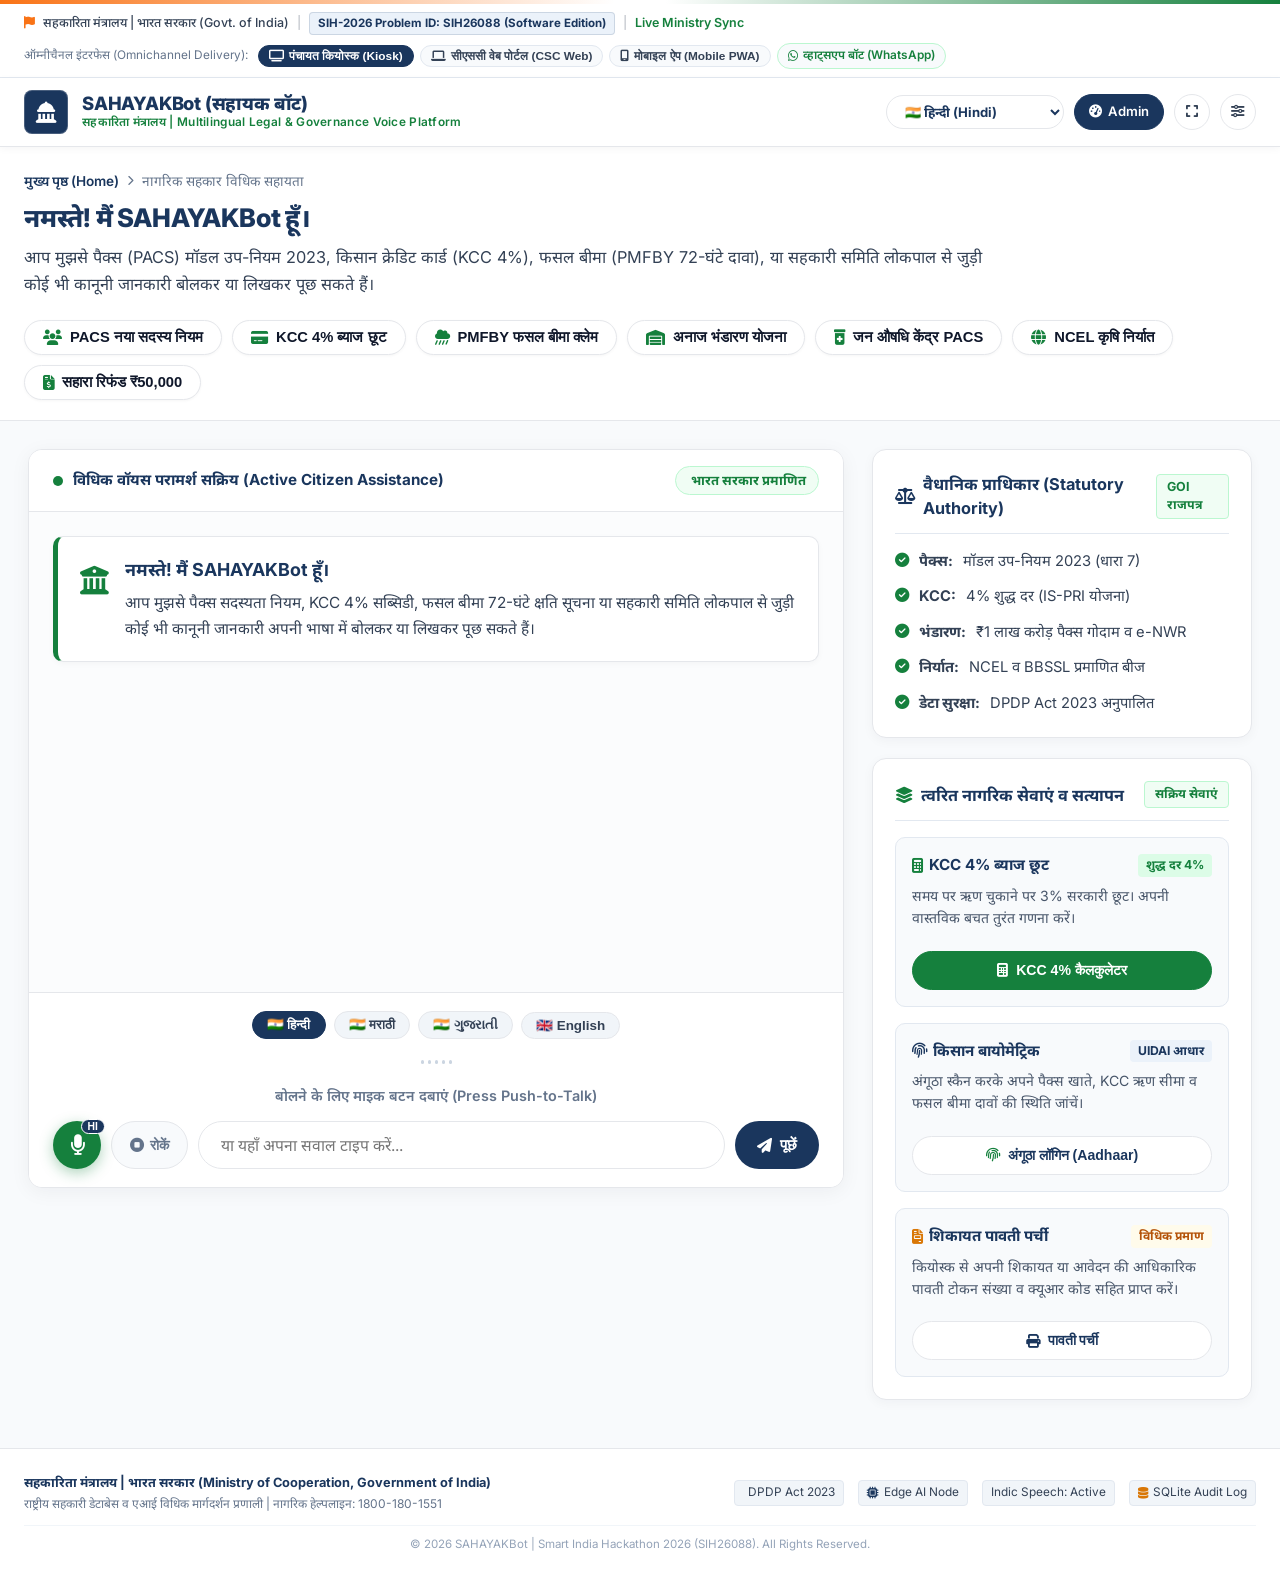
==== commit bfd115dd: "prototype3" ====
--- a/public/index.html
+++ b/public/index.html
@@ -3,7 +3,7 @@
 <head>
   <meta charset="UTF-8">
   <meta name="viewport" content="width=device-width, initial-scale=1.0">
-  <title>सहकार मित्र | AI Cooperative Governance & Legal Platform (SIH26088)</title>
+  <title>SAHAYAKBot | AI Cooperative Governance & Legal Platform (SIH26088)</title>
   <link rel="manifest" href="manifest.json">
   <meta name="theme-color" content="#1a365d">
   <meta name="apple-mobile-web-app-capable" content="yes">
@@ -14,7 +14,7 @@
   <link rel="preconnect" href="https://fonts.gstatic.com" crossorigin>
   <link href="https://fonts.googleapis.com/css2?family=Inter:wght@400;500;600;700&family=Noto+Sans+Devanagari:wght@400;500;600;700&family=Noto+Sans+Gujarati:wght@400;500;600;700&display=swap" rel="stylesheet">
   
-  <link rel="stylesheet" href="style.css?v=2.9">
+  <link rel="stylesheet" href="style.css?v=3.3">
   <link rel="stylesheet" href="https://cdnjs.cloudflare.com/ajax/libs/font-awesome/6.4.0/css/all.min.css">
 </head>
 <body>
@@ -140,11 +140,17 @@
           <button class="topic-card-btn scenario-chip" data-query="फसल नुकसान होने पर PMFBY में 72 घंटे में क्लेम कैसे करें?">
             <i class="fa-solid fa-cloud-sun-rain"></i> <span>PMFBY फसल बीमा क्लेम</span>
           </button>
-          <button class="topic-card-btn scenario-chip" data-query="सहकारी समिति में शिकायत व लोकपाल नियम क्या हैं?">
-            <i class="fa-solid fa-gavel"></i> <span>समिति में शिकायत व लोकपाल</span>
-          </button>
-          <button class="topic-card-btn scenario-chip" data-query="सहारा रिफंड पोर्टल पर पैसे वापस कैसे मिलेंगे?">
-            <i class="fa-solid fa-money-bill-transfer"></i> <span>सहारा रिफंड प्रक्रिया</span>
+          <button class="topic-card-btn scenario-chip" data-query="सहकारिता क्षेत्र में विश्व की सबसे बड़ी अनाज भंडारण योजना के क्या नियम व लाभ हैं?">
+            <i class="fa-solid fa-warehouse"></i> <span>अनाज भंडारण योजना (₹1 लाख करोड़)</span>
+          </button>
+          <button class="topic-card-btn scenario-chip" data-query="PACS में प्रधानमंत्री भारतीय जन औषधि केंद्र कैसे खोलें?">
+            <i class="fa-solid fa-prescription-bottle-medical"></i> <span>जन औषधि केंद्र PACS</span>
+          </button>
+          <button class="topic-card-btn scenario-chip" data-query="National Cooperative Exports Limited (NCEL) क्या है और इससे किसानों को क्या लाभ है?">
+            <i class="fa-solid fa-globe"></i> <span>NCEL कृषि निर्यात</span>
+          </button>
+          <button class="topic-card-btn scenario-chip" data-query="सहारा रिफंड पोर्टल पर ₹50,000 क्लेम की प्रक्रिया क्या है?">
+            <i class="fa-solid fa-money-bill-transfer"></i> <span>सहारा रिफंड ₹50,000</span>
           </button>
         </div>
 
@@ -281,74 +287,74 @@
             <span class="badge-official" style="color: #15803d; background: #f0fdf4;">सक्रिय सेवाएं</span>
           </div>
           
-          <div style="display: flex; flex-direction: column; gap: 12px; margin-top: 4px;">
+          <div style="display: flex; flex-direction: column; gap: 16px; margin-top: 6px;">
             
             <!-- Service 1: KCC 4% Subsidized Loan Calculator -->
-            <div style="background: #f8fafc; border: 1px solid #e2e8f0; border-radius: 8px; padding: 12px;">
-              <div style="display: flex; justify-content: space-between; align-items: center; margin-bottom: 6px;">
-                <span style="font-weight: 700; color: #1a365d; font-size: 0.84rem;">
-                  <i class="fa-solid fa-calculator" style="color: #15803d; margin-right: 5px;"></i> KCC 4% ब्याज छूट
+            <div class="service-subcard">
+              <div class="service-subcard-header">
+                <span class="service-subcard-title">
+                  <i class="fa-solid fa-calculator" style="color: #15803d;"></i> KCC 4% ब्याज छूट
                 </span>
-                <span style="font-size: 0.72rem; color: #15803d; font-weight: 700; background: #dcfce7; padding: 1px 6px; border-radius: 4px;">शुद्ध दर 4%</span>
+                <span class="service-subcard-badge" style="color: #15803d; background: #dcfce7;">शुद्ध दर 4%</span>
               </div>
-              <p style="font-size: 0.78rem; color: #64748b; margin-bottom: 8px; line-height: 1.4;">
+              <p class="service-subcard-desc">
                 समय पर ऋण चुकाने पर 3% सरकारी छूट। अपनी वास्तविक बचत तुरंत गणना करें।
               </p>
-              <button id="openKccCalcBtn" class="btn-card-action emerald" style="margin-top: 0;" title="KCC 4% Subsidized Loan & Benefit Calculator">
+              <button id="openKccCalcBtn" class="btn-card-action emerald" title="KCC 4% Subsidized Loan & Benefit Calculator">
                 <i class="fa-solid fa-calculator"></i> <span id="i18nKccCalc">KCC 4% कैलकुलेटर खोलें</span>
               </button>
             </div>
 
             <!-- Service 2: Biometric Aadhaar PACS Authentication -->
-            <div style="background: #f8fafc; border: 1px solid #e2e8f0; border-radius: 8px; padding: 12px;">
-              <div style="display: flex; justify-content: space-between; align-items: center; margin-bottom: 6px;">
-                <span style="font-weight: 700; color: #1a365d; font-size: 0.84rem;">
-                  <i class="fa-solid fa-fingerprint" style="color: #1a365d; margin-right: 5px;"></i> किसान बायोमेट्रिक
+            <div class="service-subcard">
+              <div class="service-subcard-header">
+                <span class="service-subcard-title">
+                  <i class="fa-solid fa-fingerprint" style="color: #1a365d;"></i> किसान बायोमेट्रिक
                 </span>
-                <span style="font-size: 0.72rem; color: #1a365d; font-weight: 600; background: #ebf2fa; padding: 1px 6px; border-radius: 4px;">UIDAI आधार</span>
+                <span class="service-subcard-badge" style="color: #1a365d; background: #ebf2fa;">UIDAI आधार</span>
               </div>
-              <p style="font-size: 0.78rem; color: #64748b; margin-bottom: 8px; line-height: 1.4;">
+              <p class="service-subcard-desc">
                 अंगूठा स्कैन करके अपने पैक्स खाते, KCC ऋण सीमा व फसल बीमा दावों की स्थिति जांचें।
               </p>
-              <button id="biometricBtn" class="btn-card-action" style="margin-top: 0;" title="Farmer Biometric Login">
+              <button id="biometricBtn" class="btn-card-action" title="Farmer Biometric Login">
                 <i class="fa-solid fa-fingerprint" style="color: #15803d;"></i> <span id="i18nBiometric">अंगूठा स्कैन करें (Simulate)</span>
               </button>
 
               <!-- Farmer Profile Card (Hidden until Aadhaar Authenticated) -->
-              <div class="farmer-profile-card" id="farmerProfileCard" style="display: none; margin-top: 10px;">
+              <div class="farmer-profile-card" id="farmerProfileCard" style="display: none; margin-top: 14px;">
                 <div class="farmer-profile-header">
                   <div class="farmer-avatar">
                     <i class="fa-solid fa-user-check"></i>
                   </div>
                   <div>
-                    <h5 style="color: #0f172a; font-size: 0.84rem; margin: 0;" id="i18nFarmerName">रमेश कुमार (Ramesh Kumar)</h5>
-                    <span style="font-size: 0.7rem; color: #15803d; font-weight: 600;" id="i18nFarmerBadge"><i class="fa-solid fa-shield-check"></i> आधार सत्यापित</span>
+                    <h5 style="color: #0f172a; font-size: 0.94rem; margin: 0; font-weight: 700;" id="i18nFarmerName">रमेश कुमार (Ramesh Kumar)</h5>
+                    <span style="font-size: 0.78rem; color: #15803d; font-weight: 600;" id="i18nFarmerBadge"><i class="fa-solid fa-shield-check"></i> आधार सत्यापित</span>
                   </div>
                 </div>
-                <div class="farmer-profile-details" id="farmerProfileDetails">
+                <div class="farmer-profile-details" id="farmerProfileDetails" style="font-size: 0.88rem; line-height: 1.6;">
                   <div><strong>पैक्स:</strong> सोनीपत PACS (#PACS-HR-9042)</div>
                   <div><strong>KCC खाता:</strong> ₹1,80,000 (ब्याज: 4% Subsidized)</div>
                   <div><strong>भूमि:</strong> 3.5 एकड़ (खसरा 142/8)</div>
                   <div><strong>दावा:</strong> PMFBY बीमा दावा लंबित (₹28,500)</div>
                 </div>
-                <button id="logoutFarmerBtn" style="margin-top: 8px; width: 100%; background: #e2e8f0; color: #334155; border: none; padding: 6px; border-radius: 4px; font-size: 0.74rem; font-weight: 600; cursor: pointer;">
+                <button id="logoutFarmerBtn" style="margin-top: 10px; width: 100%; background: #e2e8f0; color: #334155; border: none; padding: 8px 12px; border-radius: 6px; font-size: 0.84rem; font-weight: 600; cursor: pointer;">
                   <i class="fa-solid fa-arrow-right-from-bracket"></i> <span id="i18nLogoutBtn">लॉगआउट करें</span>
                 </button>
               </div>
             </div>
 
             <!-- Service 3: Legal Grievance Acknowledgement Slip -->
-            <div style="background: #f8fafc; border: 1px solid #e2e8f0; border-radius: 8px; padding: 12px;">
-              <div style="display: flex; justify-content: space-between; align-items: center; margin-bottom: 6px;">
-                <span style="font-weight: 700; color: #1a365d; font-size: 0.84rem;">
-                  <i class="fa-solid fa-file-invoice" style="color: #d97706; margin-right: 5px;"></i> शिकायत पावती पर्ची
+            <div class="service-subcard">
+              <div class="service-subcard-header">
+                <span class="service-subcard-title">
+                  <i class="fa-solid fa-file-invoice" style="color: #d97706;"></i> शिकायत पावती पर्ची
                 </span>
-                <span style="font-size: 0.72rem; color: #b45309; font-weight: 600; background: #fffbeb; padding: 1px 6px; border-radius: 4px;">विधिक प्रमाण</span>
+                <span class="service-subcard-badge" style="color: #b45309; background: #fffbeb;">विधिक प्रमाण</span>
               </div>
-              <p style="font-size: 0.78rem; color: #64748b; margin-bottom: 8px; line-height: 1.4;">
+              <p class="service-subcard-desc">
                 कियोस्क से अपनी शिकायत या आवेदन की आधिकारिक पावती टोकन संख्या व क्यूआर कोड सहित प्राप्त करें।
               </p>
-              <button id="openReceiptBtn" class="btn-card-action" style="margin-top: 0;" title="आधिकारिक शिकायत पावती देखें एवं प्रिंट करें">
+              <button id="openReceiptBtn" class="btn-card-action" title="आधिकारिक शिकायत पावती देखें एवं प्रिंट करें">
                 <i class="fa-solid fa-print"></i> <span id="i18nReceipt">पावती पर्ची देखें / प्रिंट करें</span>
               </button>
             </div>
@@ -603,12 +609,12 @@
     </div>
   </div>
 
-  <script src="app.js?v=2.9"></script>
+  <script src="app.js?v=3.3"></script>
   <script>
     // PWA Service Worker Registration & Live Cache Purge
     if ('serviceWorker' in navigator) {
       window.addEventListener('load', () => {
-        navigator.serviceWorker.register('/sw.js?v=2.9')
+        navigator.serviceWorker.register('/sw.js?v=3.3')
           .then(reg => {
             console.log('[PWA] Service Worker registered:', reg.scope);
             reg.update();
--- a/public/style.css
+++ b/public/style.css
@@ -502,35 +502,35 @@
   display: flex;
   align-items: center;
   gap: 8px;
-  font-size: 0.78rem;
+  font-size: 0.85rem;
   color: var(--text-muted);
-  margin-bottom: 8px;
+  margin-bottom: 10px;
 }
 
 .gov-hero-breadcrumbs a {
   color: var(--gov-navy);
   text-decoration: none;
-  font-weight: 500;
+  font-weight: 600;
 }
 
 .gov-hero-heading {
-  font-size: 1.45rem;
-  font-weight: 700;
+  font-size: 1.6rem;
+  font-weight: 800;
   color: var(--gov-navy);
   letter-spacing: -0.2px;
-  margin-bottom: 6px;
-  line-height: 1.3;
+  margin-bottom: 8px;
+  line-height: 1.35;
 }
 
 .gov-hero-subtext {
-  font-size: 0.92rem;
+  font-size: 1.02rem;
   color: var(--text-secondary);
-  max-width: 880px;
-  line-height: 1.5;
-  margin-bottom: 18px;
-}
-
-/* Quick Action Scenario Pills (Formatted cleanly as unified cards) */
+  max-width: 980px;
+  line-height: 1.65;
+  margin-bottom: 22px;
+}
+
+/* Quick Action Scenario Pills (Spacious, Clear & High Contrast) */
 .quick-topics-wrapper {
   display: flex;
   align-items: center;
@@ -539,33 +539,34 @@
 }
 
 .quick-topics-label {
-  font-size: 0.8rem;
+  font-size: 0.88rem;
   font-weight: 700;
   color: var(--gov-navy);
   display: inline-flex;
   align-items: center;
   gap: 6px;
-  margin-right: 4px;
+  margin-right: 6px;
 }
 
 .topic-card-btn, .scenario-chip {
   background: #ffffff;
-  border: 1px solid var(--border-card);
-  color: var(--text-secondary);
-  padding: 6px 14px;
+  border: 1.5px solid var(--border-card);
+  color: var(--text-primary);
+  padding: 8px 18px;
   border-radius: var(--radius-pill);
-  font-size: 0.82rem;
+  font-size: 0.92rem;
   font-weight: 600;
   cursor: pointer;
   display: inline-flex;
   align-items: center;
-  gap: 7px;
-  transition: all 0.15s ease;
-  box-shadow: 0 1px 2px rgba(0,0,0,0.03);
+  gap: 8px;
+  transition: all 0.18s ease;
+  box-shadow: 0 1px 3px rgba(0,0,0,0.04);
 }
 
 .topic-card-btn i, .scenario-chip i {
   color: var(--gov-emerald);
+  font-size: 0.95rem;
 }
 
 .topic-card-btn:hover, .scenario-chip:hover {
@@ -573,19 +574,20 @@
   color: var(--gov-navy);
   background: var(--gov-navy-subtle);
   transform: translateY(-1px);
+  box-shadow: 0 4px 10px rgba(26, 54, 93, 0.08);
 }
 
 /* ==========================================================================
    4. STRUCTURED 2-COLUMN WORKSPACE
    ========================================================================== */
 .gov-workspace {
-  max-width: 1400px;
-  margin: 24px auto 40px auto;
-  padding: 0 24px;
+  max-width: 1440px;
+  margin: 28px auto 48px auto;
+  padding: 0 28px;
   width: 100%;
   display: grid;
-  grid-template-columns: 1fr 390px;
-  gap: 24px;
+  grid-template-columns: 1fr 380px;
+  gap: 28px;
   align-items: start;
 }
 
@@ -594,20 +596,20 @@
    -------------------------------------------------------------------------- */
 .gov-chat-card {
   background: var(--bg-card);
-  border: 1px solid var(--border-card);
-  border-radius: var(--radius-card);
-  box-shadow: var(--shadow-card);
+  border: 1.5px solid var(--border-card);
+  border-radius: 14px;
+  box-shadow: 0 4px 20px rgba(15, 23, 42, 0.05);
   overflow: hidden;
   display: flex;
   flex-direction: column;
-  min-height: 600px;
+  min-height: 680px;
 }
 
 /* Chat Header */
 .chat-card-header {
-  padding: 14px 20px;
-  background: #ffffff;
-  border-bottom: 1px solid var(--border-card);
+  padding: 16px 24px;
+  background: #ffffff;
+  border-bottom: 1.5px solid var(--border-card);
   display: flex;
   justify-content: space-between;
   align-items: center;
@@ -616,75 +618,82 @@
 .chat-status-meta {
   display: flex;
   align-items: center;
-  gap: 8px;
-  font-size: 0.84rem;
+  gap: 10px;
+  font-size: 0.95rem;
   font-weight: 700;
   color: var(--gov-navy);
 }
 
 .status-indicator-dot {
-  width: 8px;
-  height: 8px;
+  width: 10px;
+  height: 10px;
   border-radius: 50%;
   background: var(--gov-emerald);
 }
 
 .chat-service-tag {
-  font-size: 0.75rem;
-  color: var(--text-muted);
-  font-weight: 600;
-}
-
-/* Chat Messages Feed */
+  font-size: 0.82rem;
+  color: var(--gov-emerald);
+  font-weight: 700;
+  background: var(--gov-emerald-subtle);
+  padding: 4px 12px;
+  border-radius: var(--radius-pill);
+  border: 1px solid var(--gov-emerald-border);
+}
+
+/* Chat Messages Feed (Generous Height & Breathing Room) */
 .chat-container {
   flex: 1;
-  padding: 20px;
+  padding: 24px;
   overflow-y: auto;
-  max-height: 440px;
+  min-height: 480px;
+  max-height: 560px;
   display: flex;
   flex-direction: column;
+  gap: 20px;
+  background: #fbfcfd;
+}
+
+.chat-welcome-banner {
+  display: flex;
+  align-items: flex-start;
   gap: 16px;
-  background: #fbfcfd;
-}
-
-.chat-welcome-banner {
-  display: flex;
-  align-items: flex-start;
-  gap: 14px;
-  background: #ffffff;
-  border: 1px solid var(--border-card);
-  border-left: 4px solid var(--gov-emerald);
-  border-radius: 8px;
-  padding: 16px;
-  box-shadow: 0 1px 3px rgba(0,0,0,0.03);
+  background: #ffffff;
+  border: 1.5px solid var(--border-card);
+  border-left: 5px solid var(--gov-emerald);
+  border-radius: 10px;
+  padding: 20px 22px;
+  box-shadow: 0 2px 6px rgba(0,0,0,0.03);
 }
 
 .welcome-icon {
-  font-size: 1.5rem;
+  font-size: 1.8rem;
   color: var(--gov-emerald);
+  margin-top: 2px;
 }
 
 .welcome-text h2 {
-  font-size: 0.95rem;
+  font-size: 1.12rem;
   font-weight: 700;
   color: var(--gov-navy);
-  margin-bottom: 4px;
+  margin-bottom: 6px;
 }
 
 .welcome-text p {
-  font-size: 0.84rem;
+  font-size: 0.96rem;
   color: var(--text-secondary);
-  line-height: 1.45;
-}
-
-/* Distinct Message Bubbles (Clear Distinction: User vs Bot) */
+  line-height: 1.65;
+}
+
+/* Distinct Message Bubbles (Clear Distinction & Large Easy-to-Read Text) */
 .message-bubble {
-  max-width: 82%;
-  padding: 12px 16px;
-  font-size: 0.9rem;
-  line-height: 1.5;
+  max-width: 86%;
+  padding: 16px 22px;
+  font-size: 1.02rem;
+  line-height: 1.72;
   word-break: break-word;
   animation: fadeIn 0.2s ease-out;
+  white-space: pre-wrap;
 }
 
 @keyframes fadeIn {
@@ -697,26 +706,28 @@
   align-self: flex-end;
   background: var(--gov-navy);
   color: #ffffff;
-  border-radius: 14px 14px 2px 14px;
+  border-radius: 16px 16px 4px 16px;
   font-weight: 500;
-  box-shadow: 0 2px 6px rgba(26, 54, 93, 0.18);
-}
-
-/* Bot Message: Clean structured white card with light neutral border */
+  box-shadow: 0 3px 8px rgba(26, 54, 93, 0.2);
+}
+
+/* Bot Message: Clean structured white card with emerald accent */
 .bot-msg {
   align-self: flex-start;
   background: #ffffff;
   color: var(--text-primary);
-  border: 1px solid var(--border-card);
-  border-left: 3px solid var(--gov-emerald);
-  border-radius: 2px 14px 14px 14px;
-  box-shadow: var(--shadow-card);
+  border: 1.5px solid var(--border-card);
+  border-left: 4px solid var(--gov-emerald);
+  border-radius: 4px 16px 16px 16px;
+  box-shadow: 0 2px 8px rgba(0,0,0,0.04);
 }
 
 .bot-actions-row {
   display: flex;
-  gap: 8px;
-  margin-top: 10px;
+  gap: 10px;
+  margin-top: 14px;
+  padding-top: 12px;
+  border-top: 1px solid var(--border-light);
   flex-wrap: wrap;
 }
 
@@ -724,14 +735,14 @@
   background: var(--bg-subtle);
   border: 1px solid var(--border-card);
   color: var(--text-secondary);
-  padding: 4px 12px;
+  padding: 6px 16px;
   border-radius: var(--radius-pill);
-  font-size: 0.76rem;
+  font-size: 0.86rem;
   font-weight: 600;
   cursor: pointer;
   display: inline-flex;
   align-items: center;
-  gap: 5px;
+  gap: 6px;
   transition: all 0.15s ease;
 }
 
@@ -746,17 +757,17 @@
    -------------------------------------------------------------------------- */
 .chat-footer-controls {
   background: #ffffff;
-  border-top: 1px solid var(--border-card);
-  padding: 16px 20px;
+  border-top: 1.5px solid var(--border-card);
+  padding: 18px 24px;
   display: flex;
   flex-direction: column;
-  gap: 12px;
+  gap: 14px;
 }
 
 /* Voice Language Pill Selector Row */
 .voice-lang-bar {
   display: flex;
-  gap: 6px;
+  gap: 8px;
   align-items: center;
   justify-content: center;
   flex-wrap: wrap;
@@ -766,9 +777,9 @@
   background: var(--bg-subtle);
   border: 1px solid var(--border-card);
   color: var(--text-secondary);
-  padding: 4px 12px;
+  padding: 5px 14px;
   border-radius: var(--radius-pill);
-  font-size: 0.76rem;
+  font-size: 0.84rem;
   font-weight: 700;
   cursor: pointer;
   transition: all 0.15s ease;
@@ -790,7 +801,7 @@
   gap: 4px;
   align-items: center;
   justify-content: center;
-  height: 16px;
+  height: 18px;
 }
 
 .visualizer-bar {
@@ -813,11 +824,11 @@
 
 @keyframes wave {
   0%, 100% { height: 4px; }
-  50% { height: 18px; }
+  50% { height: 20px; }
 }
 
 .voice-status-text {
-  font-size: 0.8rem;
+  font-size: 0.9rem;
   font-weight: 600;
   color: var(--text-muted);
   text-align: center;
@@ -827,17 +838,17 @@
 .chat-input-row {
   display: flex;
   align-items: center;
-  gap: 8px;
+  gap: 10px;
 }
 
 .btn-push-to-talk {
-  width: 44px;
-  height: 44px;
+  width: 48px;
+  height: 48px;
   border-radius: 50%;
   background: var(--gov-emerald);
   color: #ffffff;
   border: none;
-  font-size: 1.15rem;
+  font-size: 1.25rem;
   cursor: pointer;
   display: flex;
   align-items: center;
@@ -855,7 +866,7 @@
 
 .btn-push-to-talk.active-recording {
   background: #dc2626;
-  box-shadow: 0 0 0 4px rgba(220, 38, 38, 0.25);
+  box-shadow: 0 0 0 5px rgba(220, 38, 38, 0.25);
 }
 
 .mic-lang-badge {
@@ -866,9 +877,9 @@
   color: #ffffff;
   border: 1.5px solid #ffffff;
   border-radius: var(--radius-pill);
-  font-size: 0.62rem;
+  font-size: 0.65rem;
   font-weight: 800;
-  padding: 1px 5px;
+  padding: 1px 6px;
 }
 
 /* Stop Voice Button (जो ongoing voice ko rokne ka kaam kare) */
@@ -880,12 +891,12 @@
   background: #f8fafc;
   color: #64748b;
   border: 1.5px solid var(--border-card);
-  padding: 9px 15px;
+  padding: 10px 18px;
   border-radius: var(--radius-pill);
-  font-size: 0.82rem;
+  font-size: 0.88rem;
   font-weight: 700;
   cursor: pointer;
-  height: 44px;
+  height: 48px;
   flex-shrink: 0;
   transition: all 0.2s cubic-bezier(0.4, 0, 0.2, 1);
 }
@@ -925,8 +936,8 @@
   color: #ffffff;
   border: none;
   border-radius: var(--radius-pill);
-  padding: 2px 10px;
-  font-size: 0.72rem;
+  padding: 3px 12px;
+  font-size: 0.78rem;
   font-weight: 700;
   cursor: pointer;
   margin-left: 8px;
@@ -949,33 +960,35 @@
 .text-input-field {
   flex: 1;
   background: #ffffff;
-  border: 1px solid var(--border-card);
+  border: 1.5px solid var(--border-card);
   border-radius: var(--radius-pill);
-  padding: 10px 18px;
-  font-size: 0.9rem;
+  padding: 12px 22px;
+  font-size: 0.98rem;
   color: var(--text-primary);
   font-family: inherit;
   outline: none;
+  height: 48px;
   transition: border-color 0.15s ease, box-shadow 0.15s ease;
 }
 
 .text-input-field:focus {
   border-color: var(--gov-navy);
-  box-shadow: 0 0 0 3px rgba(26, 54, 93, 0.1);
+  box-shadow: 0 0 0 3px rgba(26, 54, 93, 0.12);
 }
 
 .btn-send-text {
   background: var(--gov-navy);
   color: #ffffff;
   border: none;
-  padding: 10px 18px;
+  padding: 12px 22px;
   border-radius: var(--radius-pill);
-  font-size: 0.86rem;
-  font-weight: 600;
+  font-size: 0.94rem;
+  font-weight: 700;
   cursor: pointer;
   display: inline-flex;
   align-items: center;
-  gap: 6px;
+  gap: 8px;
+  height: 48px;
   transition: all 0.15s ease;
   flex-shrink: 0;
 }
@@ -985,20 +998,20 @@
 }
 
 /* --------------------------------------------------------------------------
-   RIGHT COLUMN: CLEAN WHITE SERVICE CARDS (No dense black blocks)
+   RIGHT COLUMN: CLEAN WHITE SERVICE CARDS (Spacious & Legible)
    -------------------------------------------------------------------------- */
 .gov-sidebar {
   display: flex;
   flex-direction: column;
-  gap: 16px;
+  gap: 20px;
 }
 
 .gov-card {
   background: var(--bg-card);
-  border: 1px solid var(--border-card);
-  border-radius: var(--radius-card);
-  padding: 18px;
-  box-shadow: var(--shadow-card);
+  border: 1.5px solid var(--border-card);
+  border-radius: 14px;
+  padding: 22px;
+  box-shadow: 0 3px 12px rgba(15, 23, 42, 0.04);
   transition: border-color 0.15s ease;
 }
 
@@ -1010,13 +1023,13 @@
   display: flex;
   align-items: center;
   justify-content: space-between;
-  margin-bottom: 12px;
-  padding-bottom: 8px;
+  margin-bottom: 16px;
+  padding-bottom: 12px;
   border-bottom: 1px solid var(--border-light);
 }
 
 .card-title-row h3, .card-title-row h4 {
-  font-size: 0.92rem;
+  font-size: 1.02rem;
   font-weight: 700;
   color: var(--gov-navy);
   display: flex;
@@ -1027,54 +1040,113 @@
 .badge-official {
   background: var(--gov-emerald-subtle);
   color: var(--gov-emerald);
-  font-size: 0.72rem;
-  font-weight: 700;
-  padding: 2px 8px;
+  font-size: 0.78rem;
+  font-weight: 700;
+  padding: 3px 10px;
   border-radius: 4px;
   border: 1px solid var(--gov-emerald-border);
 }
 
-/* Statutory Authority List */
+/* Statutory Authority List (Crisp Typography) */
 .statutory-list {
   list-style: none;
   display: flex;
   flex-direction: column;
-  gap: 8px;
+  gap: 12px;
 }
 
 .statutory-list li {
-  font-size: 0.82rem;
+  font-size: 0.92rem;
   color: var(--text-secondary);
   display: flex;
   align-items: flex-start;
-  gap: 8px;
-  line-height: 1.45;
+  gap: 10px;
+  line-height: 1.6;
 }
 
 .statutory-list li i {
   color: var(--gov-emerald);
   margin-top: 3px;
   flex-shrink: 0;
-  font-size: 0.8rem;
+  font-size: 0.9rem;
+}
+
+/* Service Sub-Cards inside Right Sidebar */
+.service-subcard {
+  background: #f8fafc;
+  border: 1.5px solid #e2e8f0;
+  border-radius: 10px;
+  padding: 16px;
+  transition: all 0.18s ease;
+}
+
+.service-subcard:hover {
+  border-color: #cbd5e1;
+  background: #f1f5f9;
+}
+
+.service-subcard-header {
+  display: flex;
+  justify-content: space-between;
+  align-items: center;
+  margin-bottom: 8px;
+}
+
+.service-subcard-title {
+  font-weight: 700;
+  color: var(--gov-navy);
+  font-size: 0.95rem;
+  display: flex;
+  align-items: center;
+  gap: 6px;
+}
+
+.service-subcard-badge {
+  font-size: 0.76rem;
+  font-weight: 700;
+  padding: 2px 8px;
+  border-radius: 4px;
+}
+
+.service-subcard-desc {
+  font-size: 0.88rem;
+  color: #475569;
+  margin-bottom: 12px;
+  line-height: 1.55;
 }
 
 /* Card Button Links */
 .btn-card-action {
   width: 100%;
-  padding: 9px 14px;
+  padding: 10px 16px;
   border-radius: var(--radius-pill);
-  font-size: 0.82rem;
-  font-weight: 600;
+  font-size: 0.88rem;
+  font-weight: 700;
   cursor: pointer;
   display: inline-flex;
   align-items: center;
   justify-content: center;
-  gap: 6px;
+  gap: 8px;
   margin-top: 10px;
-  border: 1px solid var(--border-card);
+  border: 1.5px solid var(--border-card);
   background: #ffffff;
   color: var(--gov-navy);
   transition: all 0.15s ease;
+}
+
+.btn-card-action:hover {
+  background: var(--gov-navy);
+  color: #ffffff;
+  border-color: var(--gov-navy);
+}
+
+.btn-card-action.emerald {
+  background: var(--gov-emerald);
+  color: #ffffff;
+  border-color: var(--gov-emerald);
+}
+.btn-card-action.emerald:hover {
+  background: var(--gov-emerald-hover);
 }
 
 .btn-card-action:hover {
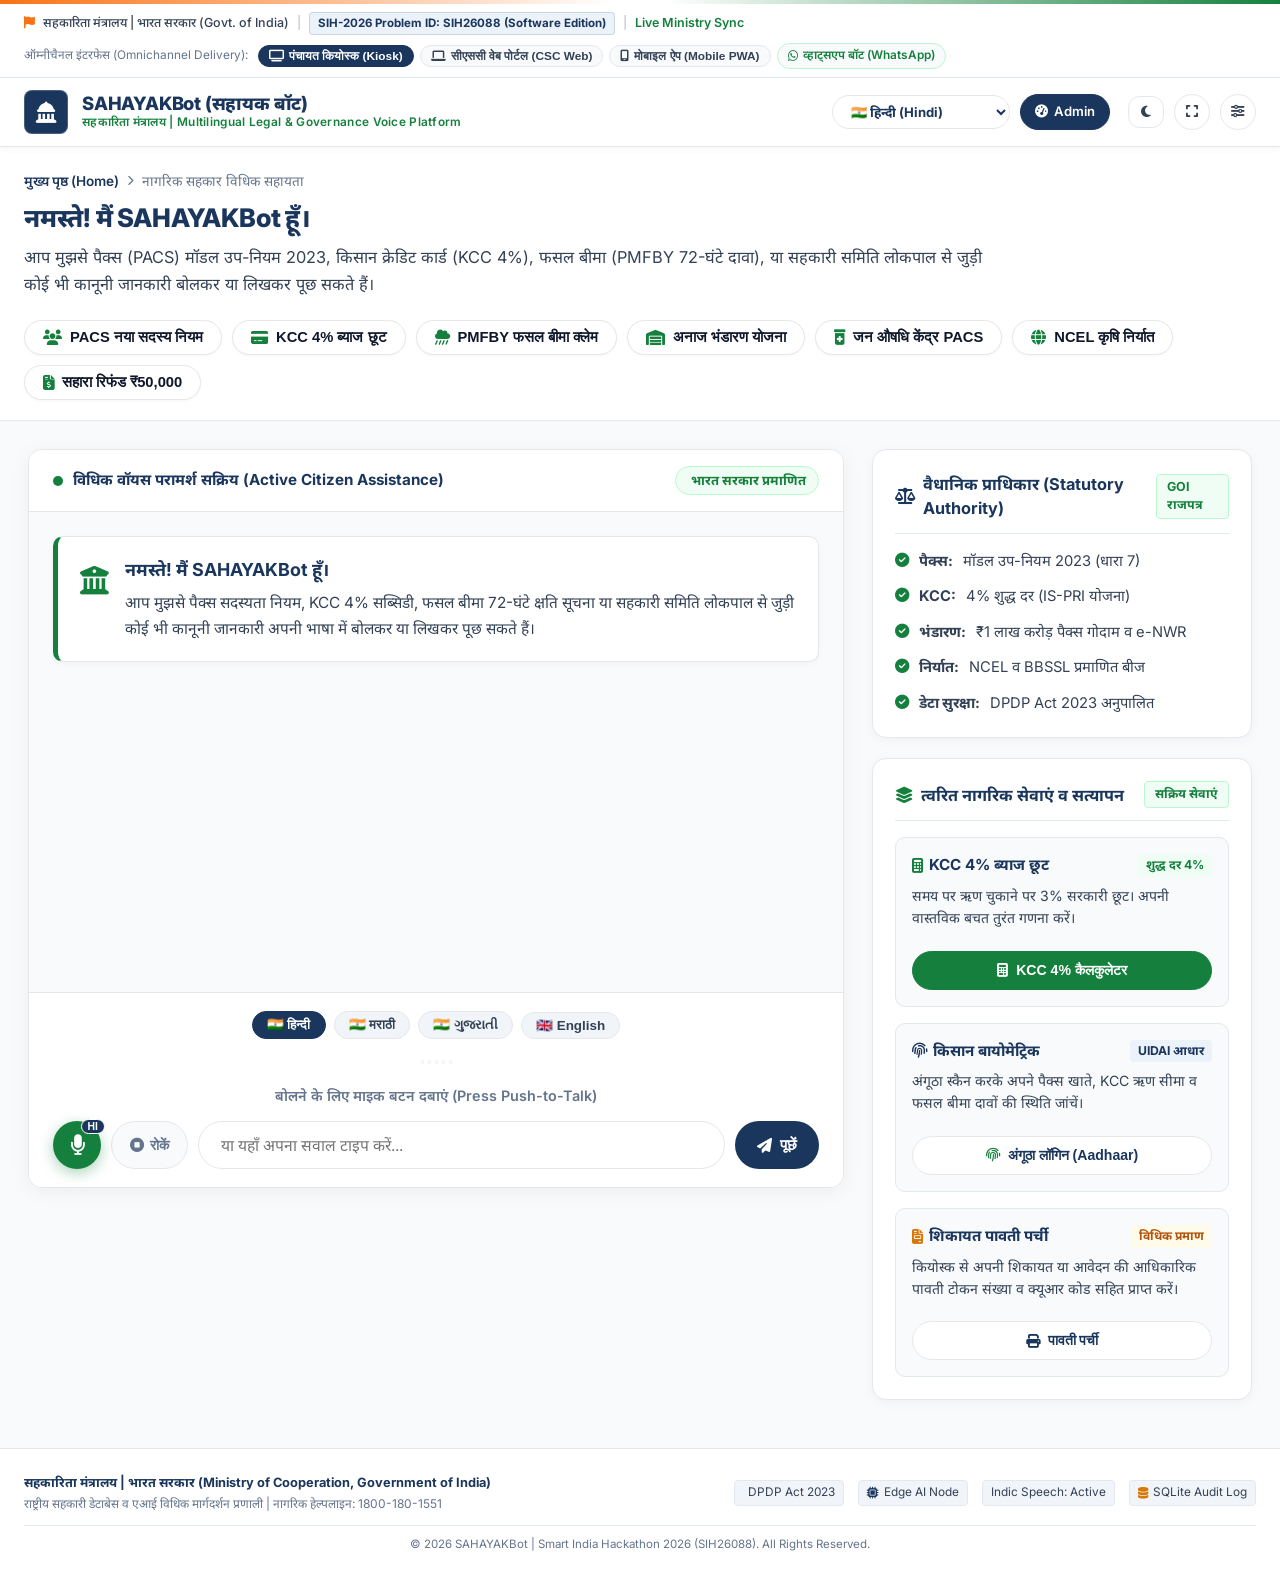
==== commit 21cdd34c: "SIH Final Build: Complete Architecture Migration & UI Overhaul - Migrated entire backend from raw Fl" ====
--- a/public/index.html
+++ b/public/index.html
@@ -14,7 +14,7 @@
   <link rel="preconnect" href="https://fonts.gstatic.com" crossorigin>
   <link href="https://fonts.googleapis.com/css2?family=Inter:wght@400;500;600;700&family=Noto+Sans+Devanagari:wght@400;500;600;700&family=Noto+Sans+Gujarati:wght@400;500;600;700&display=swap" rel="stylesheet">
   
-  <link rel="stylesheet" href="style.css?v=3.3">
+  <link rel="stylesheet" href="style.css?v=3.8">
   <link rel="stylesheet" href="https://cdnjs.cloudflare.com/ajax/libs/font-awesome/6.4.0/css/all.min.css">
 </head>
 <body>
@@ -38,14 +38,14 @@
       </div>
 
       <div class="nat-modes">
-        <span id="i18nModeInfo" style="font-size: 0.74rem; color: #64748b; margin-right: 4px;">मोड:</span>
-        <button class="mode-chip active" id="btnModeKiosk" data-mode="kiosk" title="Panchayat Touch Kiosk Display">
+        <span id="i18nModeInfo" style="font-size: 0.74rem; color: var(--text-muted); margin-right: 4px;">मोड:</span>
+        <button aria-label="Panchayat Touch Kiosk Display" class="mode-chip active" id="btnModeKiosk" data-mode="kiosk" title="Panchayat Touch Kiosk Display">
           <i class="fa-solid fa-tv"></i> <span id="i18nKioskBtn">कियोस्क</span>
         </button>
-        <button class="mode-chip" id="btnModePortal" data-mode="portal" title="CSC & PACS Operator Web Portal">
+        <button aria-label="CSC & PACS Operator Web Portal" class="mode-chip" id="btnModePortal" data-mode="portal" title="CSC & PACS Operator Web Portal">
           <i class="fa-solid fa-laptop"></i> <span id="i18nPortalBtn">सीएससी पोर्टल</span>
         </button>
-        <button class="mode-chip" id="btnModeMobile" data-mode="mobile" title="Farmer Smartphone Progressive Web App">
+        <button aria-label="Farmer Smartphone Progressive Web App" class="mode-chip" id="btnModeMobile" data-mode="mobile" title="Farmer Smartphone Progressive Web App">
           <i class="fa-solid fa-mobile-screen"></i> <span id="i18nMobileBtn">मोबाइल ऐप</span>
         </button>
         <a href="whatsapp.html" target="_blank" class="mode-chip" id="btnModeWhatsapp" style="color: #15803d; border-color: #bbf7d0;" title="Farmer WhatsApp Voice & Chat Bot">
@@ -89,16 +89,20 @@
             <i class="fa-solid fa-gauge-high"></i> <span id="i18nAdminBtn">Admin Portal</span>
           </a>
 
+          <button class="gov-nav-btn" id="darkModeToggle" title="Toggle Dark Mode" style="border: 1px solid var(--border-light); background: var(--bg-card); color: var(--text-secondary); cursor: pointer; border-radius: var(--radius-card); padding: 8px 12px; margin-left: 8px;">
+            <i class="fa-solid fa-moon"></i>
+          </button>
+
           <!-- Utility Icons -->
           <span class="fullscreen-badge-active" id="fullscreenActiveBadge">
             <i class="fa-solid fa-expand"></i> KIOSK FULLSCREEN
           </span>
 
-          <button id="toggleFullscreenBtn" class="gov-icon-btn" title="Toggle Fullscreen">
+          <button aria-label="Toggle Fullscreen" id="toggleFullscreenBtn" class="gov-icon-btn" title="Toggle Fullscreen">
             <i class="fa-solid fa-expand"></i>
           </button>
 
-          <button id="openSettingsBtn" class="gov-icon-btn" title="Settings">
+          <button aria-label="Settings" id="openSettingsBtn" class="gov-icon-btn" title="Settings">
             <i class="fa-solid fa-sliders"></i>
           </button>
 
@@ -199,16 +203,16 @@
           
           <!-- Voice Language Selector Pills -->
           <div class="voice-lang-bar" id="voiceLangBar">
-            <button class="voice-lang-btn active" data-lang="hi-IN" title="हिन्दी में बोलें">
+            <button aria-label="हिन्दी में बोलें" class="voice-lang-btn active" data-lang="hi-IN" title="हिन्दी में बोलें">
               🇮🇳 हिन्दी
             </button>
-            <button class="voice-lang-btn" data-lang="mr-IN" title="मराठीत बोला">
+            <button aria-label="मराठीत बोला" class="voice-lang-btn" data-lang="mr-IN" title="मराठीत बोला">
               🇮🇳 मराठी
             </button>
-            <button class="voice-lang-btn" data-lang="gu-IN" title="ગુજરાતીમાં બોલો">
+            <button aria-label="ગુજરાતીમાં બોલો" class="voice-lang-btn" data-lang="gu-IN" title="ગુજરાતીમાં બોલો">
               🇮🇳 ગુજરાતી
             </button>
-            <button class="voice-lang-btn" data-lang="en-IN" title="Speak in English">
+            <button aria-label="Speak in English" class="voice-lang-btn" data-lang="en-IN" title="Speak in English">
               🇬🇧 English
             </button>
           </div>
@@ -231,22 +235,22 @@
           <div class="chat-input-row">
             
             <!-- Push-to-Talk Mic Trigger -->
-            <button id="micBtn" class="btn-push-to-talk" title="Push to Talk (बोलें)">
+            <button aria-label="Push to Talk (बोलें)" id="micBtn" class="btn-push-to-talk" title="Push to Talk (बोलें)">
               <i class="fa-solid fa-microphone"></i>
               <span class="mic-lang-badge" id="micLangBadge" title="भाषा चक्र">HI</span>
             </button>
 
             <!-- Stop Ongoing Voice Button -->
-            <button id="stopVoiceBtn" class="btn-stop-voice" title="चलती आवाज़ रोकें (Stop Voice)" type="button">
+            <button aria-label="चलती आवाज़ रोकें (Stop Voice)" id="stopVoiceBtn" class="btn-stop-voice" title="चलती आवाज़ रोकें (Stop Voice)" type="button">
               <i class="fa-solid fa-circle-stop"></i>
               <span id="i18nStopVoice">रोकें</span>
             </button>
 
             <!-- Text Input -->
-            <input type="text" id="textInput" class="text-input-field" placeholder="या यहाँ अपना सवाल लिखें (Type in Hindi, Marathi, Gujarati, English)..." />
+            <input aria-label="या यहाँ अपना सवाल लिखें (Type in Hindi, Marathi, Gujarati, English)..." type="text" id="textInput" class="text-input-field" placeholder="या यहाँ अपना सवाल लिखें (Type in Hindi, Marathi, Gujarati, English)..." />
 
             <!-- Send Button -->
-            <button id="sendBtn" class="btn-send-text">
+            <button aria-label="sendBtn" id="sendBtn" class="btn-send-text">
               <i class="fa-solid fa-paper-plane"></i> <span id="i18nSendBtn">पूछें</span>
             </button>
 
@@ -265,7 +269,7 @@
         <div class="gov-card">
           <div class="card-title-row">
             <h3 id="i18nStatutoryTitle">
-              <i class="fa-solid fa-scale-balanced" style="color: #1a365d;"></i> वैधानिक प्राधिकार (Statutory Authority)
+              <i class="fa-solid fa-scale-balanced" style="color: var(--text-heading);"></i> वैधानिक प्राधिकार (Statutory Authority)
             </h3>
             <span class="badge-official">GOI राजपत्र</span>
           </div>
@@ -284,7 +288,7 @@
             <h4>
               <i class="fa-solid fa-layer-group" style="color: #15803d;"></i> त्वरित नागरिक सेवाएं व सत्यापन
             </h4>
-            <span class="badge-official" style="color: #15803d; background: #f0fdf4;">सक्रिय सेवाएं</span>
+            <span class="badge-official" style="color: #15803d; background: var(--gov-emerald-subtle);">सक्रिय सेवाएं</span>
           </div>
           
           <div style="display: flex; flex-direction: column; gap: 16px; margin-top: 6px;">
@@ -295,12 +299,12 @@
                 <span class="service-subcard-title">
                   <i class="fa-solid fa-calculator" style="color: #15803d;"></i> KCC 4% ब्याज छूट
                 </span>
-                <span class="service-subcard-badge" style="color: #15803d; background: #dcfce7;">शुद्ध दर 4%</span>
+                <span class="service-subcard-badge" style="color: #15803d; background: var(--gov-emerald-subtle);">शुद्ध दर 4%</span>
               </div>
               <p class="service-subcard-desc">
                 समय पर ऋण चुकाने पर 3% सरकारी छूट। अपनी वास्तविक बचत तुरंत गणना करें।
               </p>
-              <button id="openKccCalcBtn" class="btn-card-action emerald" title="KCC 4% Subsidized Loan & Benefit Calculator">
+              <button aria-label="KCC 4% Subsidized Loan & Benefit Calculator" id="openKccCalcBtn" class="btn-card-action emerald" title="KCC 4% Subsidized Loan & Benefit Calculator">
                 <i class="fa-solid fa-calculator"></i> <span id="i18nKccCalc">KCC 4% कैलकुलेटर खोलें</span>
               </button>
             </div>
@@ -309,14 +313,14 @@
             <div class="service-subcard">
               <div class="service-subcard-header">
                 <span class="service-subcard-title">
-                  <i class="fa-solid fa-fingerprint" style="color: #1a365d;"></i> किसान बायोमेट्रिक
+                  <i class="fa-solid fa-fingerprint" style="color: var(--text-heading);"></i> किसान बायोमेट्रिक
                 </span>
-                <span class="service-subcard-badge" style="color: #1a365d; background: #ebf2fa;">UIDAI आधार</span>
+                <span class="service-subcard-badge" style="color: var(--text-heading); background: var(--gov-navy-subtle);">UIDAI आधार</span>
               </div>
               <p class="service-subcard-desc">
                 अंगूठा स्कैन करके अपने पैक्स खाते, KCC ऋण सीमा व फसल बीमा दावों की स्थिति जांचें।
               </p>
-              <button id="biometricBtn" class="btn-card-action" title="Farmer Biometric Login">
+              <button aria-label="Farmer Biometric Login" id="biometricBtn" class="btn-card-action" title="Farmer Biometric Login">
                 <i class="fa-solid fa-fingerprint" style="color: #15803d;"></i> <span id="i18nBiometric">अंगूठा स्कैन करें (Simulate)</span>
               </button>
 
@@ -327,7 +331,7 @@
                     <i class="fa-solid fa-user-check"></i>
                   </div>
                   <div>
-                    <h5 style="color: #0f172a; font-size: 0.94rem; margin: 0; font-weight: 700;" id="i18nFarmerName">रमेश कुमार (Ramesh Kumar)</h5>
+                    <h5 style="color: var(--text-primary); font-size: 0.94rem; margin: 0; font-weight: 700;" id="i18nFarmerName">रमेश कुमार (Ramesh Kumar)</h5>
                     <span style="font-size: 0.78rem; color: #15803d; font-weight: 600;" id="i18nFarmerBadge"><i class="fa-solid fa-shield-check"></i> आधार सत्यापित</span>
                   </div>
                 </div>
@@ -337,7 +341,7 @@
                   <div><strong>भूमि:</strong> 3.5 एकड़ (खसरा 142/8)</div>
                   <div><strong>दावा:</strong> PMFBY बीमा दावा लंबित (₹28,500)</div>
                 </div>
-                <button id="logoutFarmerBtn" style="margin-top: 10px; width: 100%; background: #e2e8f0; color: #334155; border: none; padding: 8px 12px; border-radius: 6px; font-size: 0.84rem; font-weight: 600; cursor: pointer;">
+                <button aria-label="logoutFarmerBtn" id="logoutFarmerBtn" style="margin-top: 10px; width: 100%; background: var(--bg-subtle); color: var(--text-secondary); border: none; padding: 8px 12px; border-radius: 6px; font-size: 0.84rem; font-weight: 600; cursor: pointer;">
                   <i class="fa-solid fa-arrow-right-from-bracket"></i> <span id="i18nLogoutBtn">लॉगआउट करें</span>
                 </button>
               </div>
@@ -349,12 +353,12 @@
                 <span class="service-subcard-title">
                   <i class="fa-solid fa-file-invoice" style="color: #d97706;"></i> शिकायत पावती पर्ची
                 </span>
-                <span class="service-subcard-badge" style="color: #b45309; background: #fffbeb;">विधिक प्रमाण</span>
+                <span class="service-subcard-badge" style="color: #b45309; background: var(--gov-saffron-subtle);">विधिक प्रमाण</span>
               </div>
               <p class="service-subcard-desc">
                 कियोस्क से अपनी शिकायत या आवेदन की आधिकारिक पावती टोकन संख्या व क्यूआर कोड सहित प्राप्त करें।
               </p>
-              <button id="openReceiptBtn" class="btn-card-action" title="आधिकारिक शिकायत पावती देखें एवं प्रिंट करें">
+              <button aria-label="आधिकारिक शिकायत पावती देखें एवं प्रिंट करें" id="openReceiptBtn" class="btn-card-action" title="आधिकारिक शिकायत पावती देखें एवं प्रिंट करें">
                 <i class="fa-solid fa-print"></i> <span id="i18nReceipt">पावती पर्ची देखें / प्रिंट करें</span>
               </button>
             </div>
@@ -371,10 +375,10 @@
       <div class="footer-container">
         
         <div>
-          <div style="font-weight: 700; color: #1a365d; margin-bottom: 2px;">
+          <div style="font-weight: 700; color: var(--text-heading); margin-bottom: 2px;">
             सहकारिता मंत्रालय | भारत सरकार (Ministry of Cooperation, Government of India)
           </div>
-          <div style="font-size: 0.75rem; color: #64748b;">
+          <div style="font-size: 0.75rem; color: var(--text-muted);">
             राष्ट्रीय सहकारी डेटाबेस व एआई विधिक मार्गदर्शन प्रणाली | नागरिक हेल्पलाइन: 1800-180-1551
           </div>
         </div>
@@ -384,7 +388,7 @@
             <i class="fa-solid fa-shield-check" style="color: #15803d;"></i> DPDP Act 2023
           </span>
           <span class="footer-tag">
-            <i class="fa-solid fa-microchip" style="color: #1a365d;"></i> Edge AI Node
+            <i class="fa-solid fa-microchip" style="color: var(--text-heading);"></i> Edge AI Node
           </span>
           <span class="footer-tag" id="i18nStatusSpeech">
             <i class="fa-solid fa-volume-high" style="color: #0284c7;"></i> Indic Speech Active
@@ -395,7 +399,7 @@
         </div>
 
       </div>
-      <div style="max-width: 1400px; margin: 12px auto 0 auto; text-align: center; font-size: 0.72rem; color: #94a3b8; border-top: 1px solid #f1f5f9; padding-top: 10px;">
+      <div style="max-width: 1400px; margin: 12px auto 0 auto; text-align: center; font-size: 0.72rem; color: var(--text-muted); border-top: 1px solid var(--border-light); padding-top: 10px;">
         © 2026 SAHAYAKBot | Smart India Hackathon 2026 (SIH26088). All Rights Reserved.
       </div>
     </footer>
@@ -411,25 +415,25 @@
     <div class="calc-modal-card">
       <div class="calc-header">
         <div style="display: flex; align-items: center; gap: 10px;">
-          <div style="background: #f0fdf4; color: #15803d; padding: 8px; border-radius: 8px; font-size: 1.1rem;">
+          <div style="background: var(--gov-emerald-subtle); color: #15803d; padding: 8px; border-radius: 8px; font-size: 1.1rem;">
             <i class="fa-solid fa-calculator"></i>
           </div>
           <div>
-            <h4 style="margin: 0; color: #1a365d; font-size: 0.96rem; font-weight: 700;">KCC 4% शुद्ध ब्याज व सब्सिडी कैलकुलेटर</h4>
-            <p style="margin: 2px 0 0 0; color: #64748b; font-size: 0.74rem;">भारत सरकार ब्याज छूट योजना (IS-PRI) एवं RBI दिशा-निर्देश</p>
-          </div>
-        </div>
-        <button class="btn-close-modal" id="closeKccCalcBtn">✕</button>
+            <h4 style="margin: 0; color: var(--text-heading); font-size: 0.96rem; font-weight: 700;">KCC 4% शुद्ध ब्याज व सब्सिडी कैलकुलेटर</h4>
+            <p style="margin: 2px 0 0 0; color: var(--text-muted); font-size: 0.74rem;">भारत सरकार ब्याज छूट योजना (IS-PRI) एवं RBI दिशा-निर्देश</p>
+          </div>
+        </div>
+        <button aria-label="closeKccCalcBtn" class="btn-close-modal" id="closeKccCalcBtn">✕</button>
       </div>
 
       <div class="calc-body">
         <div style="margin-bottom: 14px;">
-          <div style="display: flex; justify-content: space-between; font-size: 0.85rem; color: #334155; margin-bottom: 6px;">
+          <div style="display: flex; justify-content: space-between; font-size: 0.85rem; color: var(--text-secondary); margin-bottom: 6px;">
             <span>ऋण राशि (Loan Amount):</span>
-            <strong id="calcLoanValDisplay" style="color: #1a365d; font-size: 1.15rem; font-weight: 700;">₹ 1,50,000</strong>
-          </div>
-          <input type="range" id="kccLoanRange" min="20000" max="300000" step="10000" value="150000" style="width: 100%; accent-color: #1a365d;" />
-          <div style="display: flex; justify-content: space-between; font-size: 0.72rem; color: #64748b; margin-top: 4px;">
+            <strong id="calcLoanValDisplay" style="color: var(--text-heading); font-size: 1.15rem; font-weight: 700;">₹ 1,50,000</strong>
+          </div>
+          <input aria-label="kccLoanRange" type="range" id="kccLoanRange" min="20000" max="300000" step="10000" value="150000" style="width: 100%; accent-color: var(--text-heading);" />
+          <div style="display: flex; justify-content: space-between; font-size: 0.72rem; color: var(--text-muted); margin-top: 4px;">
             <span>₹ 20,000</span>
             <span>₹ 1.6 लाख (कोलेटरल-मुक्त)</span>
             <span>₹ 3,00,000 (अधिकतम 4% सीमा)</span>
@@ -439,8 +443,8 @@
         <div class="calc-results-grid">
           <div class="calc-result-box">
             <div class="calc-res-label">सामान्य बैंक दर (Base)</div>
-            <div class="calc-res-val" style="color: #475569;">7.0%</div>
-            <div class="calc-res-sub" id="calcBaseInt" style="color: #64748b;">₹10,500 / वर्ष</div>
+            <div class="calc-res-val" style="color: var(--text-secondary);">7.0%</div>
+            <div class="calc-res-sub" id="calcBaseInt" style="color: var(--text-muted);">₹10,500 / वर्ष</div>
           </div>
 
           <div class="calc-result-box highlight-subvention">
@@ -451,24 +455,24 @@
 
           <div class="calc-result-box highlight-net">
             <div class="calc-res-label">किसान को शुद्ध ब्याज</div>
-            <div class="calc-res-val" style="color: #1a365d;">केवल 4.0%</div>
-            <div class="calc-res-sub" style="color: #1a365d;" id="calcNetInt">₹6,000 / वर्ष</div>
+            <div class="calc-res-val" style="color: var(--text-heading);">केवल 4.0%</div>
+            <div class="calc-res-sub" style="color: var(--text-heading);" id="calcNetInt">₹6,000 / वर्ष</div>
           </div>
         </div>
 
         <div class="calc-benefit-banner">
           <i class="fa-solid fa-circle-check" style="color: #15803d; font-size: 1.3rem;"></i>
-          <div style="font-size: 0.82rem; color: #1e293b;">
+          <div style="font-size: 0.82rem; color: var(--text-primary);">
             <strong>किसान की वार्षिक बचत: <span id="calcSavingsDisplay" style="color: #15803d; font-weight: 700;">₹4,500</span></strong><br>
-            <span style="font-size: 0.74rem; color: #64748b;">*समय पर ऋण चुकाने पर 3% शीघ्र पुनर्भुगतान प्रोत्साहन (PRI)</span>
+            <span style="font-size: 0.74rem; color: var(--text-muted);">*समय पर ऋण चुकाने पर 3% शीघ्र पुनर्भुगतान प्रोत्साहन (PRI)</span>
           </div>
         </div>
 
         <div style="display: flex; gap: 8px; margin-top: 14px;">
-          <button class="btn-send-text" id="kccPrintSummaryBtn" style="flex: 1; justify-content: center;">
+          <button aria-label="kccPrintSummaryBtn" class="btn-send-text" id="kccPrintSummaryBtn" style="flex: 1; justify-content: center;">
             <i class="fa-solid fa-print"></i> <span>पर्ची प्रिंट करें</span>
           </button>
-          <button class="btn-receipt-whatsapp" id="kccWhatsappSummaryBtn">
+          <button aria-label="kccWhatsappSummaryBtn" class="btn-receipt-whatsapp" id="kccWhatsappSummaryBtn">
             <i class="fa-brands fa-whatsapp"></i> <span>WhatsApp</span>
           </button>
         </div>
@@ -480,27 +484,27 @@
   <div class="modal-overlay" id="settingsModal">
     <div class="settings-modal-card" style="padding: 20px; max-width: 400px;">
       <div style="display: flex; justify-content: space-between; align-items: center; margin-bottom: 14px;">
-        <h4 style="margin: 0; color: #1a365d; font-size: 0.96rem; font-weight: 700;"><i class="fa-solid fa-sliders"></i> सिस्टम सेटिंग्स</h4>
-        <button class="btn-close-modal" id="closeSettingsBtn">✕</button>
+        <h4 style="margin: 0; color: var(--text-heading); font-size: 0.96rem; font-weight: 700;"><i class="fa-solid fa-sliders"></i> सिस्टम सेटिंग्स</h4>
+        <button aria-label="closeSettingsBtn" class="btn-close-modal" id="closeSettingsBtn">✕</button>
       </div>
       
       <div style="margin-bottom: 14px;">
-        <label style="font-size: 0.82rem; color: #334155; font-weight: 600; display: block; margin-bottom: 4px;">
+        <label style="font-size: 0.82rem; color: var(--text-secondary); font-weight: 600; display: block; margin-bottom: 4px;">
           Google Gemini API Key (वैकल्पिक / Optional):
         </label>
-        <input type="password" id="geminiApiKeyInput" class="text-input-field" style="width: 100%; border-radius: 6px; padding: 8px 12px;" placeholder="AIzaSy..." />
-        <p style="font-size: 0.72rem; color: #64748b; margin-top: 4px;">
+        <input aria-label="AIzaSy..." type="password" id="geminiApiKeyInput" class="text-input-field" style="width: 100%; border-radius: 6px; padding: 8px 12px;" placeholder="AIzaSy..." />
+        <p style="font-size: 0.72rem; color: var(--text-muted); margin-top: 4px;">
           * इन-बिल्ट LLaMA-3.2 NIM AI व PACS विधिक डेटाबेस सक्रिय है।
         </p>
       </div>
 
       <div style="margin-bottom: 18px;">
-        <label style="font-size: 0.82rem; color: #334155; font-weight: 600; display: block; margin-bottom: 4px;">आवाज की गति (Speech Speed):</label>
-        <input type="range" id="speechRateRange" min="0.7" max="1.3" step="0.1" value="1.0" style="width: 100%; accent-color: #1a365d;">
+        <label style="font-size: 0.82rem; color: var(--text-secondary); font-weight: 600; display: block; margin-bottom: 4px;">आवाज की गति (Speech Speed):</label>
+        <input aria-label="speechRateRange" type="range" id="speechRateRange" min="0.7" max="1.3" step="0.1" value="1.0" style="width: 100%; accent-color: var(--text-heading);">
       </div>
 
       <div style="display: flex; justify-content: flex-end; gap: 8px;">
-        <button class="btn-send-text" id="saveSettingsBtn" style="padding: 7px 16px; font-size: 0.82rem;">सेव करें</button>
+        <button aria-label="saveSettingsBtn" class="btn-send-text" id="saveSettingsBtn" style="padding: 7px 16px; font-size: 0.82rem;">सेव करें</button>
       </div>
     </div>
   </div>
@@ -510,15 +514,15 @@
     <div class="scanner-card">
       <div class="calc-header">
         <div style="display: flex; align-items: center; gap: 10px;">
-          <div style="background: #f0fdf4; color: #15803d; padding: 8px; border-radius: 8px; font-size: 1.1rem;">
+          <div style="background: var(--gov-emerald-subtle); color: #15803d; padding: 8px; border-radius: 8px; font-size: 1.1rem;">
             <i class="fa-solid fa-fingerprint"></i>
           </div>
           <div>
-            <h4 style="margin: 0; color: #1a365d; font-size: 0.96rem; font-weight: 700;">किसान बायोमेट्रिक प्रमाणीकरण</h4>
-            <p style="margin: 2px 0 0 0; color: #64748b; font-size: 0.74rem;">सहकारिता मंत्रालय (GOI) - आधार / PACS सदस्य सत्यापन</p>
-          </div>
-        </div>
-        <button class="btn-close-modal" id="closeBiometricBtn">✕</button>
+            <h4 style="margin: 0; color: var(--text-heading); font-size: 0.96rem; font-weight: 700;">किसान बायोमेट्रिक प्रमाणीकरण</h4>
+            <p style="margin: 2px 0 0 0; color: var(--text-muted); font-size: 0.74rem;">सहकारिता मंत्रालय (GOI) - आधार / PACS सदस्य सत्यापन</p>
+          </div>
+        </div>
+        <button aria-label="closeBiometricBtn" class="btn-close-modal" id="closeBiometricBtn">✕</button>
       </div>
 
       <div class="calc-body" style="text-align: center;">
@@ -532,7 +536,7 @@
         </div>
 
         <div style="display: flex; gap: 8px; justify-content: center; margin-top: 16px;">
-          <button class="btn-send-text" id="triggerScanBtn">
+          <button aria-label="triggerScanBtn" class="btn-send-text" id="triggerScanBtn">
             <i class="fa-solid fa-hand"></i> <span>अंगूठा स्कैन करें (Simulate)</span>
           </button>
         </div>
@@ -542,43 +546,43 @@
 
   <!-- 4. Formal Grievance Acknowledgement Slip Modal -->
   <div class="modal-overlay" id="receiptModal">
-    <div class="scanner-card" style="max-width: 500px; background: #ffffff; color: #1e293b; border: 1.5px solid #1a365d; border-radius: 12px; overflow: hidden; padding: 0;">
+    <div class="scanner-card" style="max-width: 500px; background: var(--bg-card); color: var(--text-primary); border: 1.5px solid var(--border-card); border-radius: 12px; overflow: hidden; padding: 0;">
       <div style="background: #1a365d; color: white; padding: 14px 18px; text-align: center;">
         <div style="font-size: 1.05rem; font-weight: 700;">सहकारिता मंत्रालय, भारत सरकार</div>
         <div style="font-size: 0.78rem; opacity: 0.9;">Ministry of Cooperation | शिकायत निवारण व विधिक पावती</div>
       </div>
       <div style="padding: 18px; font-size: 0.86rem;">
-        <div style="text-align: center; font-weight: 700; color: #1a365d; margin-bottom: 12px; font-size: 0.95rem;">
+        <div style="text-align: center; font-weight: 700; color: var(--text-heading); margin-bottom: 12px; font-size: 0.95rem;">
           आधिकारिक पावती पर्ची (Formal Legal Acknowledgement Slip)
         </div>
         <table style="width: 100%; border-collapse: collapse;">
           <tr style="border-bottom: 1px solid #e2e8f0;">
-            <td style="padding: 7px 4px; font-weight: 600; color: #475569; width: 42%;">पावती संदर्भ संख्या:</td>
+            <td style="padding: 7px 4px; font-weight: 600; color: var(--text-secondary); width: 42%;">पावती संदर्भ संख्या:</td>
             <td id="slipToken" style="padding: 7px 4px; font-weight: 700; color: #b45309;">MOC-2026-4891</td>
           </tr>
           <tr style="border-bottom: 1px solid #e2e8f0;">
-            <td style="padding: 7px 4px; font-weight: 600; color: #475569;">आवेदक / सदस्य नाम:</td>
+            <td style="padding: 7px 4px; font-weight: 600; color: var(--text-secondary);">आवेदक / सदस्य नाम:</td>
             <td id="slipCitizen" style="padding: 7px 4px; font-weight: 600;">राम सिंह (सदस्य सं. 402)</td>
           </tr>
           <tr style="border-bottom: 1px solid #e2e8f0;">
-            <td style="padding: 7px 4px; font-weight: 600; color: #475569;">संबद्ध पैक्स (PACS):</td>
+            <td style="padding: 7px 4px; font-weight: 600; color: var(--text-secondary);">संबद्ध पैक्स (PACS):</td>
             <td id="slipPacs" style="padding: 7px 4px;">सोनीपत प्राथमिक कृषि साख समिति (PACS)</td>
           </tr>
           <tr style="border-bottom: 1px solid #e2e8f0;">
-            <td style="padding: 7px 4px; font-weight: 600; color: #475569;">विषय / कानूनी मामला:</td>
+            <td style="padding: 7px 4px; font-weight: 600; color: var(--text-secondary);">विषय / कानूनी मामला:</td>
             <td id="slipCategory" style="padding: 7px 4px; font-weight: 600;">पैक्स सदस्यता अधिकार व उप-नियम</td>
           </tr>
           <tr style="border-bottom: 1px solid #e2e8f0;">
-            <td style="padding: 7px 4px; font-weight: 600; color: #475569;">वैधानिक आधार:</td>
+            <td style="padding: 7px 4px; font-weight: 600; color: var(--text-secondary);">वैधानिक आधार:</td>
             <td id="slipStatute" style="padding: 7px 4px; color: #15803d; font-weight: 700;">मॉडल उप-नियम 2023, धारा 7</td>
           </tr>
           <tr style="border-bottom: 1px solid #e2e8f0;">
-            <td style="padding: 7px 4px; font-weight: 600; color: #475569;">समय-सीमा (SLA):</td>
+            <td style="padding: 7px 4px; font-weight: 600; color: var(--text-secondary);">समय-सीमा (SLA):</td>
             <td style="padding: 7px 4px; color: #dc2626; font-weight: 700;">30 कार्य दिवस (ARCS वैधानिक आदेश)</td>
           </tr>
         </table>
 
-        <div style="text-align: center; margin: 14px 0; padding: 10px; background: #f8fafc; border-radius: 8px; border: 1px dashed #cbd5e1;">
+        <div style="text-align: center; margin: 14px 0; padding: 10px; background: var(--bg-page); border-radius: 8px; border: 1px dashed var(--border-light);">
           <svg width="76" height="76" viewBox="0 0 100 100">
             <rect width="100" height="100" fill="#ffffff" />
             <rect x="10" y="10" width="25" height="25" fill="#1a365d" />
@@ -592,26 +596,27 @@
             <rect x="70" y="45" width="18" height="18" fill="#1a365d" />
             <rect x="45" y="70" width="20" height="20" fill="#1a365d" />
           </svg>
-          <div style="font-size: 0.7rem; color: #64748b; margin-top: 4px; font-weight: 600;">
+          <div style="font-size: 0.7rem; color: var(--text-muted); margin-top: 4px; font-weight: 600;">
             सत्यापन क्यूआर कोड (National Cooperative Grievance Portal)
           </div>
         </div>
       </div>
-      <div style="display: flex; gap: 8px; padding: 12px 18px; background: #f8fafc; border-top: 1px solid #e2e8f0;">
-        <button class="btn-send-text" id="printSlipBtn" style="flex: 1; justify-content: center;" onclick="window.print()">
+      <div style="display: flex; gap: 8px; padding: 12px 18px; background: var(--bg-page); border-top: 1px solid var(--border-light);">
+        <button aria-label="printSlipBtn" class="btn-send-text" id="printSlipBtn" style="flex: 1; justify-content: center;" onclick="window.print()">
           <i class="fa-solid fa-print"></i> <span id="i18nSlipPrint">प्रिंट / PDF सेव करें</span>
         </button>
-        <button class="btn-receipt-whatsapp" id="whatsappSlipBtn">
+        <button aria-label="whatsappSlipBtn" class="btn-receipt-whatsapp" id="whatsappSlipBtn">
           <i class="fa-brands fa-whatsapp"></i> <span id="i18nSlipWa">WhatsApp</span>
         </button>
-        <button class="btn-close-modal" id="closeReceiptBtn"><span id="i18nSlipClose">✕</span></button>
+        <button aria-label="closeReceiptBtn" class="btn-close-modal" id="closeReceiptBtn"><span id="i18nSlipClose">✕</span></button>
       </div>
     </div>
   </div>
 
-  <script src="app.js?v=3.3"></script>
+  <script src="app.js?v=3.5"></script>
+  
   <script>
-    // PWA Service Worker Registration & Live Cache Purge
+    // Offline Service Worker
     if ('serviceWorker' in navigator) {
       window.addEventListener('load', () => {
         navigator.serviceWorker.register('/sw.js?v=3.3')
--- a/public/style.css
+++ b/public/style.css
@@ -33,6 +33,7 @@
   --text-secondary: #334155;
   --text-muted: #64748b;
   --text-inverse: #ffffff;
+  --text-heading: var(--gov-navy);
 
   /* Structural Borders */
   --border-card: #e5e7eb;
@@ -73,7 +74,7 @@
 
 body.preview-mobile,
 body.preview-portal {
-  background-color: #cbd5e1;
+  background-color: var(--bg-subtle);
 }
 
 /* ==========================================================================
@@ -106,7 +107,7 @@
   border: 1px solid var(--border-card);
   box-shadow: 0 15px 40px rgba(15, 23, 42, 0.12);
   overflow: hidden;
-  background: #ffffff;
+  background: var(--bg-card);
 }
 
 /* 3. MOBILE PWA MODE: Authentic Smartphone Chassis Frame */
@@ -120,7 +121,7 @@
   box-shadow: 0 25px 60px -10px rgba(0, 0, 0, 0.45), 0 0 0 1px rgba(255, 255, 255, 0.15);
   overflow-y: auto;
   overflow-x: hidden;
-  background: #ffffff;
+  background: var(--bg-card);
   position: relative;
 }
 
@@ -268,7 +269,7 @@
 }
 
 .national-header-bar {
-  background: #ffffff;
+  background: var(--bg-card);
   border-bottom: 1px solid var(--border-light);
   padding: 8px 24px;
   font-size: 0.78rem;
@@ -295,7 +296,7 @@
 
 .sih-token {
   background: var(--gov-navy-subtle);
-  color: var(--gov-navy);
+  color: var(--text-heading);
   padding: 2px 8px;
   border-radius: 4px;
   font-weight: 700;
@@ -310,7 +311,7 @@
 }
 
 .mode-chip {
-  background: #f8fafc;
+  background: var(--bg-page);
   border: 1px solid var(--border-light);
   color: var(--text-secondary);
   padding: 3px 10px;
@@ -328,7 +329,7 @@
 .mode-chip:hover, .mode-chip.active {
   background: var(--gov-navy);
   color: #ffffff;
-  border-color: var(--gov-navy);
+  border-color: var(--text-heading);
 }
 
 /* ==========================================================================
@@ -338,7 +339,7 @@
   position: sticky;
   top: 0;
   z-index: 100;
-  background: #ffffff;
+  background: var(--bg-card);
   border-bottom: 1px solid var(--border-card);
   box-shadow: var(--shadow-nav);
 }
@@ -377,7 +378,7 @@
 .gov-brand-text h1 {
   font-size: 1.15rem;
   font-weight: 800;
-  color: var(--gov-navy);
+  color: var(--text-heading);
   letter-spacing: -0.2px;
   line-height: 1.2;
 }
@@ -398,7 +399,7 @@
 }
 
 .gov-nav-btn {
-  background: #ffffff;
+  background: var(--bg-card);
   border: 1px solid var(--border-card);
   color: var(--text-secondary);
   padding: 7px 14px;
@@ -416,14 +417,14 @@
 
 .gov-nav-btn:hover {
   background: var(--bg-subtle);
-  color: var(--gov-navy);
+  color: var(--text-heading);
   border-color: var(--gov-navy-light);
 }
 
 .gov-nav-btn.primary {
   background: var(--gov-navy);
   color: #ffffff;
-  border-color: var(--gov-navy);
+  border-color: var(--text-heading);
 }
 .gov-nav-btn.primary:hover {
   background: var(--gov-navy-hover);
@@ -435,18 +436,18 @@
   border-color: var(--gov-emerald-border);
 }
 .gov-nav-btn.emerald:hover {
-  background: #dcfce7;
+  background: var(--gov-emerald-subtle);
 }
 
 /* Official Language Dropdown Select */
 .gov-lang-select {
-  background: #ffffff;
+  background: var(--bg-card);
   border: 1.5px solid var(--border-card);
   border-radius: var(--radius-pill);
   padding: 7px 14px;
   font-size: 0.82rem;
   font-weight: 700;
-  color: var(--gov-navy);
+  color: var(--text-heading);
   font-family: inherit;
   cursor: pointer;
   outline: none;
@@ -454,7 +455,7 @@
 }
 
 .gov-lang-select:focus {
-  border-color: var(--gov-navy);
+  border-color: var(--text-heading);
 }
 
 /* Icon Buttons */
@@ -463,7 +464,7 @@
   height: 36px;
   border-radius: 50%;
   border: 1px solid var(--border-card);
-  background: #ffffff;
+  background: var(--bg-card);
   color: var(--text-secondary);
   display: inline-flex;
   align-items: center;
@@ -474,13 +475,13 @@
 }
 .gov-icon-btn:hover {
   background: var(--bg-subtle);
-  color: var(--gov-navy);
+  color: var(--text-heading);
 }
 
 .gov-icon-btn.active {
   background: var(--gov-navy);
   color: #ffffff;
-  border-color: var(--gov-navy);
+  border-color: var(--text-heading);
   box-shadow: 0 0 0 3px rgba(26, 54, 93, 0.15);
 }
 
@@ -488,7 +489,7 @@
    3. CLEAN GREETING SECTION (No oversized AI text, standard Gov hierarchy)
    ========================================================================== */
 .gov-hero-section {
-  background: #ffffff;
+  background: var(--bg-card);
   border-bottom: 1px solid var(--border-card);
   padding: 24px 24px 20px 24px;
 }
@@ -508,7 +509,7 @@
 }
 
 .gov-hero-breadcrumbs a {
-  color: var(--gov-navy);
+  color: var(--text-heading);
   text-decoration: none;
   font-weight: 600;
 }
@@ -516,7 +517,7 @@
 .gov-hero-heading {
   font-size: 1.6rem;
   font-weight: 800;
-  color: var(--gov-navy);
+  color: var(--text-heading);
   letter-spacing: -0.2px;
   margin-bottom: 8px;
   line-height: 1.35;
@@ -541,7 +542,7 @@
 .quick-topics-label {
   font-size: 0.88rem;
   font-weight: 700;
-  color: var(--gov-navy);
+  color: var(--text-heading);
   display: inline-flex;
   align-items: center;
   gap: 6px;
@@ -549,7 +550,7 @@
 }
 
 .topic-card-btn, .scenario-chip {
-  background: #ffffff;
+  background: var(--bg-card);
   border: 1.5px solid var(--border-card);
   color: var(--text-primary);
   padding: 8px 18px;
@@ -570,8 +571,8 @@
 }
 
 .topic-card-btn:hover, .scenario-chip:hover {
-  border-color: var(--gov-navy);
-  color: var(--gov-navy);
+  border-color: var(--text-heading);
+  color: var(--text-heading);
   background: var(--gov-navy-subtle);
   transform: translateY(-1px);
   box-shadow: 0 4px 10px rgba(26, 54, 93, 0.08);
@@ -608,7 +609,7 @@
 /* Chat Header */
 .chat-card-header {
   padding: 16px 24px;
-  background: #ffffff;
+  background: var(--bg-card);
   border-bottom: 1.5px solid var(--border-card);
   display: flex;
   justify-content: space-between;
@@ -621,7 +622,7 @@
   gap: 10px;
   font-size: 0.95rem;
   font-weight: 700;
-  color: var(--gov-navy);
+  color: var(--text-heading);
 }
 
 .status-indicator-dot {
@@ -651,14 +652,14 @@
   display: flex;
   flex-direction: column;
   gap: 20px;
-  background: #fbfcfd;
+  background: var(--bg-page);
 }
 
 .chat-welcome-banner {
   display: flex;
   align-items: flex-start;
   gap: 16px;
-  background: #ffffff;
+  background: var(--bg-card);
   border: 1.5px solid var(--border-card);
   border-left: 5px solid var(--gov-emerald);
   border-radius: 10px;
@@ -675,7 +676,7 @@
 .welcome-text h2 {
   font-size: 1.12rem;
   font-weight: 700;
-  color: var(--gov-navy);
+  color: var(--text-heading);
   margin-bottom: 6px;
 }
 
@@ -714,7 +715,7 @@
 /* Bot Message: Clean structured white card with emerald accent */
 .bot-msg {
   align-self: flex-start;
-  background: #ffffff;
+  background: var(--bg-card);
   color: var(--text-primary);
   border: 1.5px solid var(--border-card);
   border-left: 4px solid var(--gov-emerald);
@@ -749,14 +750,14 @@
 .btn-receipt:hover, .btn-speak-again:hover {
   background: var(--gov-navy);
   color: #ffffff;
-  border-color: var(--gov-navy);
+  border-color: var(--text-heading);
 }
 
 /* --------------------------------------------------------------------------
    CHAT INPUT FOOTER & VOICE TRIGGERS
    -------------------------------------------------------------------------- */
 .chat-footer-controls {
-  background: #ffffff;
+  background: var(--bg-card);
   border-top: 1.5px solid var(--border-card);
   padding: 18px 24px;
   display: flex;
@@ -786,12 +787,12 @@
 }
 
 .voice-lang-btn:hover {
-  background: #e2e8f0;
+  background: var(--bg-subtle);
 }
 
 .voice-lang-btn.active {
   background: var(--gov-navy);
-  border-color: var(--gov-navy);
+  border-color: var(--text-heading);
   color: #ffffff;
 }
 
@@ -807,7 +808,7 @@
 .visualizer-bar {
   width: 3px;
   height: 4px;
-  background: #cbd5e1;
+  background: var(--bg-subtle);
   border-radius: 2px;
   transition: height 0.15s ease;
 }
@@ -888,8 +889,8 @@
   align-items: center;
   justify-content: center;
   gap: 6px;
-  background: #f8fafc;
-  color: #64748b;
+  background: var(--bg-page);
+  color: var(--text-muted);
   border: 1.5px solid var(--border-card);
   padding: 10px 18px;
   border-radius: var(--radius-pill);
@@ -959,7 +960,7 @@
 
 .text-input-field {
   flex: 1;
-  background: #ffffff;
+  background: var(--bg-card);
   border: 1.5px solid var(--border-card);
   border-radius: var(--radius-pill);
   padding: 12px 22px;
@@ -972,7 +973,7 @@
 }
 
 .text-input-field:focus {
-  border-color: var(--gov-navy);
+  border-color: var(--text-heading);
   box-shadow: 0 0 0 3px rgba(26, 54, 93, 0.12);
 }
 
@@ -1031,7 +1032,7 @@
 .card-title-row h3, .card-title-row h4 {
   font-size: 1.02rem;
   font-weight: 700;
-  color: var(--gov-navy);
+  color: var(--text-heading);
   display: flex;
   align-items: center;
   gap: 8px;
@@ -1073,7 +1074,7 @@
 
 /* Service Sub-Cards inside Right Sidebar */
 .service-subcard {
-  background: #f8fafc;
+  background: var(--bg-page);
   border: 1.5px solid #e2e8f0;
   border-radius: 10px;
   padding: 16px;
@@ -1082,7 +1083,7 @@
 
 .service-subcard:hover {
   border-color: #cbd5e1;
-  background: #f1f5f9;
+  background: var(--bg-subtle);
 }
 
 .service-subcard-header {
@@ -1094,7 +1095,7 @@
 
 .service-subcard-title {
   font-weight: 700;
-  color: var(--gov-navy);
+  color: var(--text-heading);
   font-size: 0.95rem;
   display: flex;
   align-items: center;
@@ -1110,7 +1111,7 @@
 
 .service-subcard-desc {
   font-size: 0.88rem;
-  color: #475569;
+  color: var(--text-secondary);
   margin-bottom: 12px;
   line-height: 1.55;
 }
@@ -1129,15 +1130,15 @@
   gap: 8px;
   margin-top: 10px;
   border: 1.5px solid var(--border-card);
-  background: #ffffff;
-  color: var(--gov-navy);
+  background: var(--bg-card);
+  color: var(--text-heading);
   transition: all 0.15s ease;
 }
 
 .btn-card-action:hover {
   background: var(--gov-navy);
   color: #ffffff;
-  border-color: var(--gov-navy);
+  border-color: var(--text-heading);
 }
 
 .btn-card-action.emerald {
@@ -1152,7 +1153,7 @@
 .btn-card-action:hover {
   background: var(--gov-navy);
   color: #ffffff;
-  border-color: var(--gov-navy);
+  border-color: var(--text-heading);
 }
 
 .btn-card-action.emerald {
@@ -1184,7 +1185,7 @@
   width: 32px;
   height: 32px;
   border-radius: 50%;
-  background: #dcfce7;
+  background: var(--gov-emerald-subtle);
   color: var(--gov-emerald);
   display: flex;
   align-items: center;
@@ -1204,7 +1205,7 @@
    5. PROFESSIONAL SUBTLE FOOTER (Technical telemetry moved here)
    ========================================================================== */
 .gov-portal-footer {
-  background: #ffffff;
+  background: var(--bg-card);
   border-top: 1px solid var(--border-card);
   padding: 24px 24px 16px 24px;
   margin-top: auto;
@@ -1265,7 +1266,7 @@
 }
 
 .calc-modal-card, .scanner-card, .settings-modal-card {
-  background: #ffffff;
+  background: var(--bg-card);
   color: var(--text-primary);
   width: 100%;
   max-width: 520px;
@@ -1276,7 +1277,7 @@
 }
 
 .calc-header {
-  background: #ffffff;
+  background: var(--bg-card);
   padding: 16px 20px;
   border-bottom: 1px solid var(--border-card);
   display: flex;
@@ -1285,7 +1286,7 @@
 }
 
 .btn-close-modal {
-  background: #f1f5f9;
+  background: var(--bg-subtle);
   border: 1px solid var(--border-card);
   color: var(--text-muted);
   border-radius: 50%;
@@ -1298,7 +1299,7 @@
   font-weight: bold;
 }
 .btn-close-modal:hover {
-  background: #e2e8f0;
+  background: var(--bg-subtle);
   color: var(--text-primary);
 }
 
@@ -1364,7 +1365,7 @@
   height: 120px;
   margin: 16px auto;
   border-radius: 50%;
-  background: #f8fafc;
+  background: var(--bg-page);
   border: 2px dashed var(--gov-emerald);
   display: flex;
   align-items: center;
@@ -1446,3 +1447,21 @@
     grid-template-columns: 1fr;
   }
 }
+
+/* Dark Mode Overrides */
+body.dark-mode {
+  --bg-page: #0f172a;
+  --bg-card: #1e293b;
+  --bg-subtle: #334155;
+  --text-primary: #f8fafc;
+  --text-secondary: #cbd5e1;
+  --text-muted: #94a3b8;
+  --text-heading: #93c5fd;
+  --border-card: #334155;
+  --border-light: #475569;
+  --gov-navy-subtle: #1e293b;
+  --gov-emerald-subtle: #064e3b;
+  --gov-emerald-border: #047857;
+  --gov-saffron-subtle: #78350f;
+  --gov-saffron-border: #b45309;
+}
